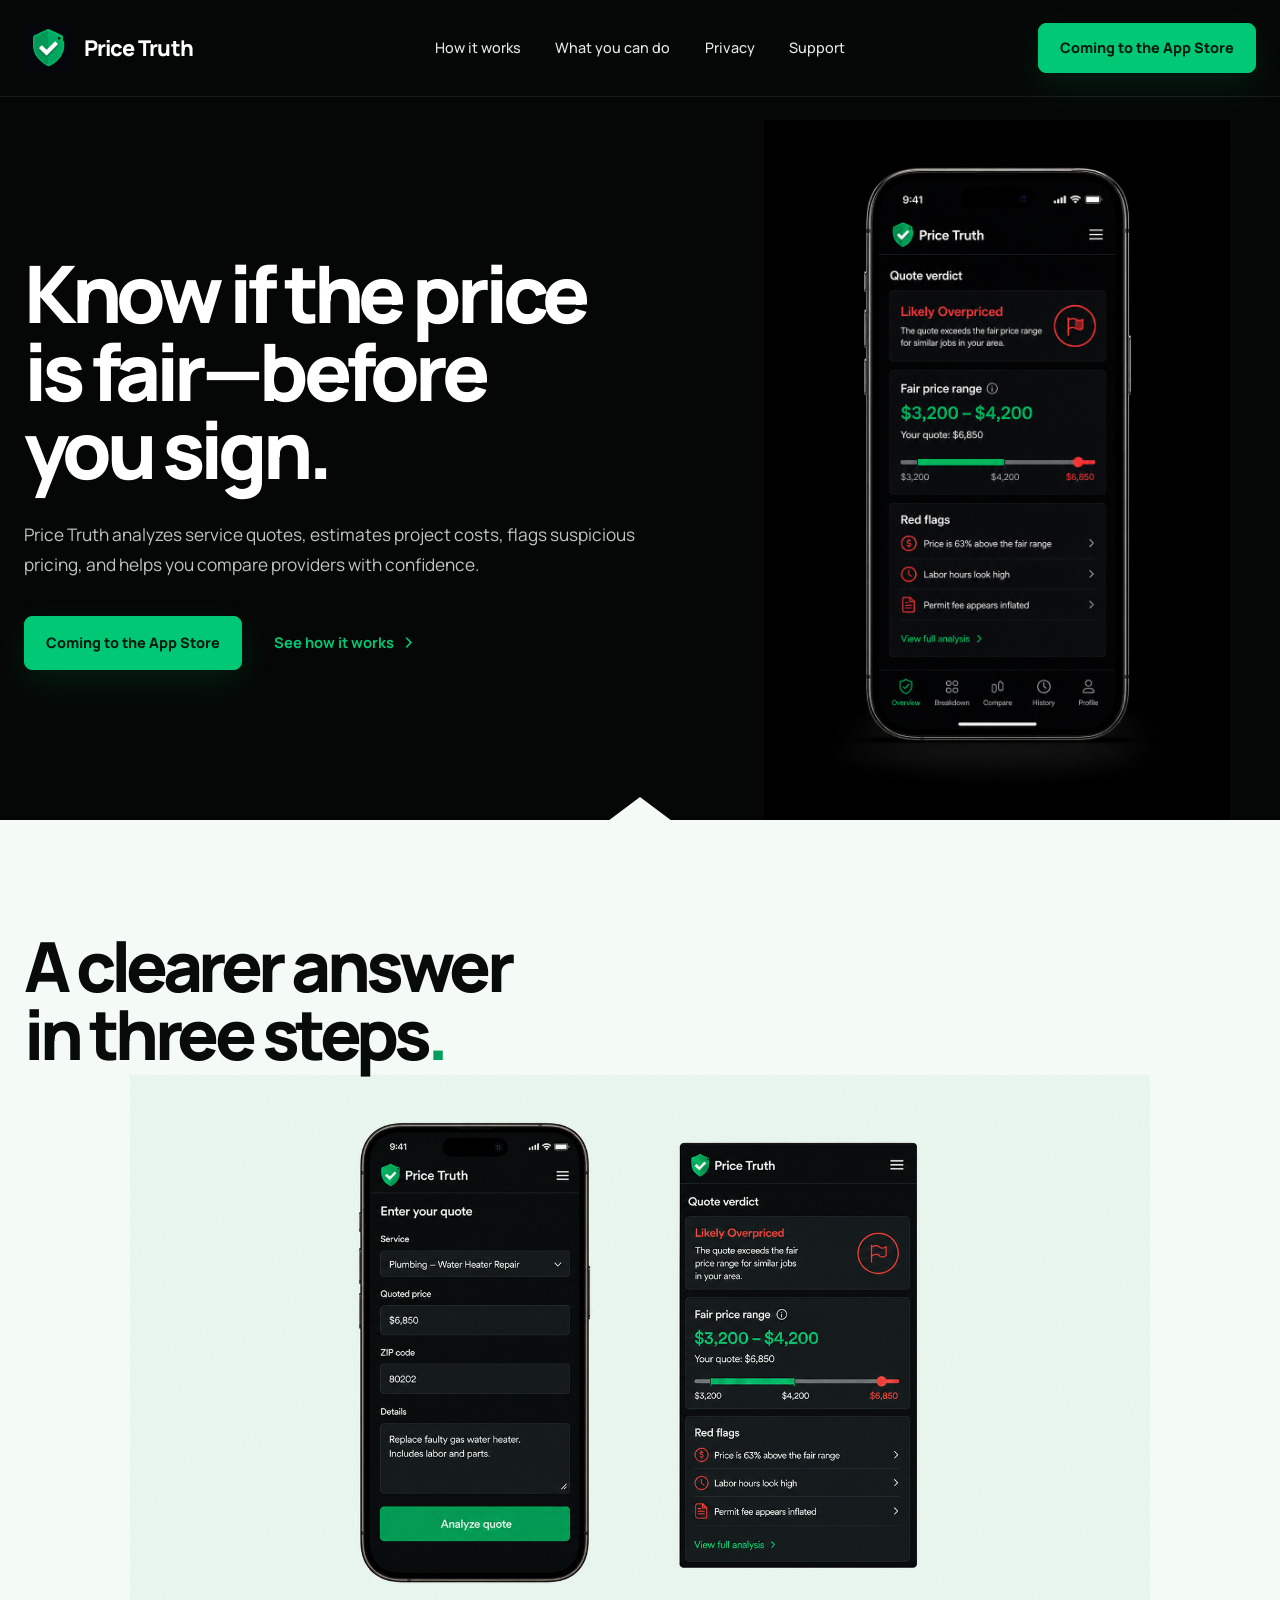
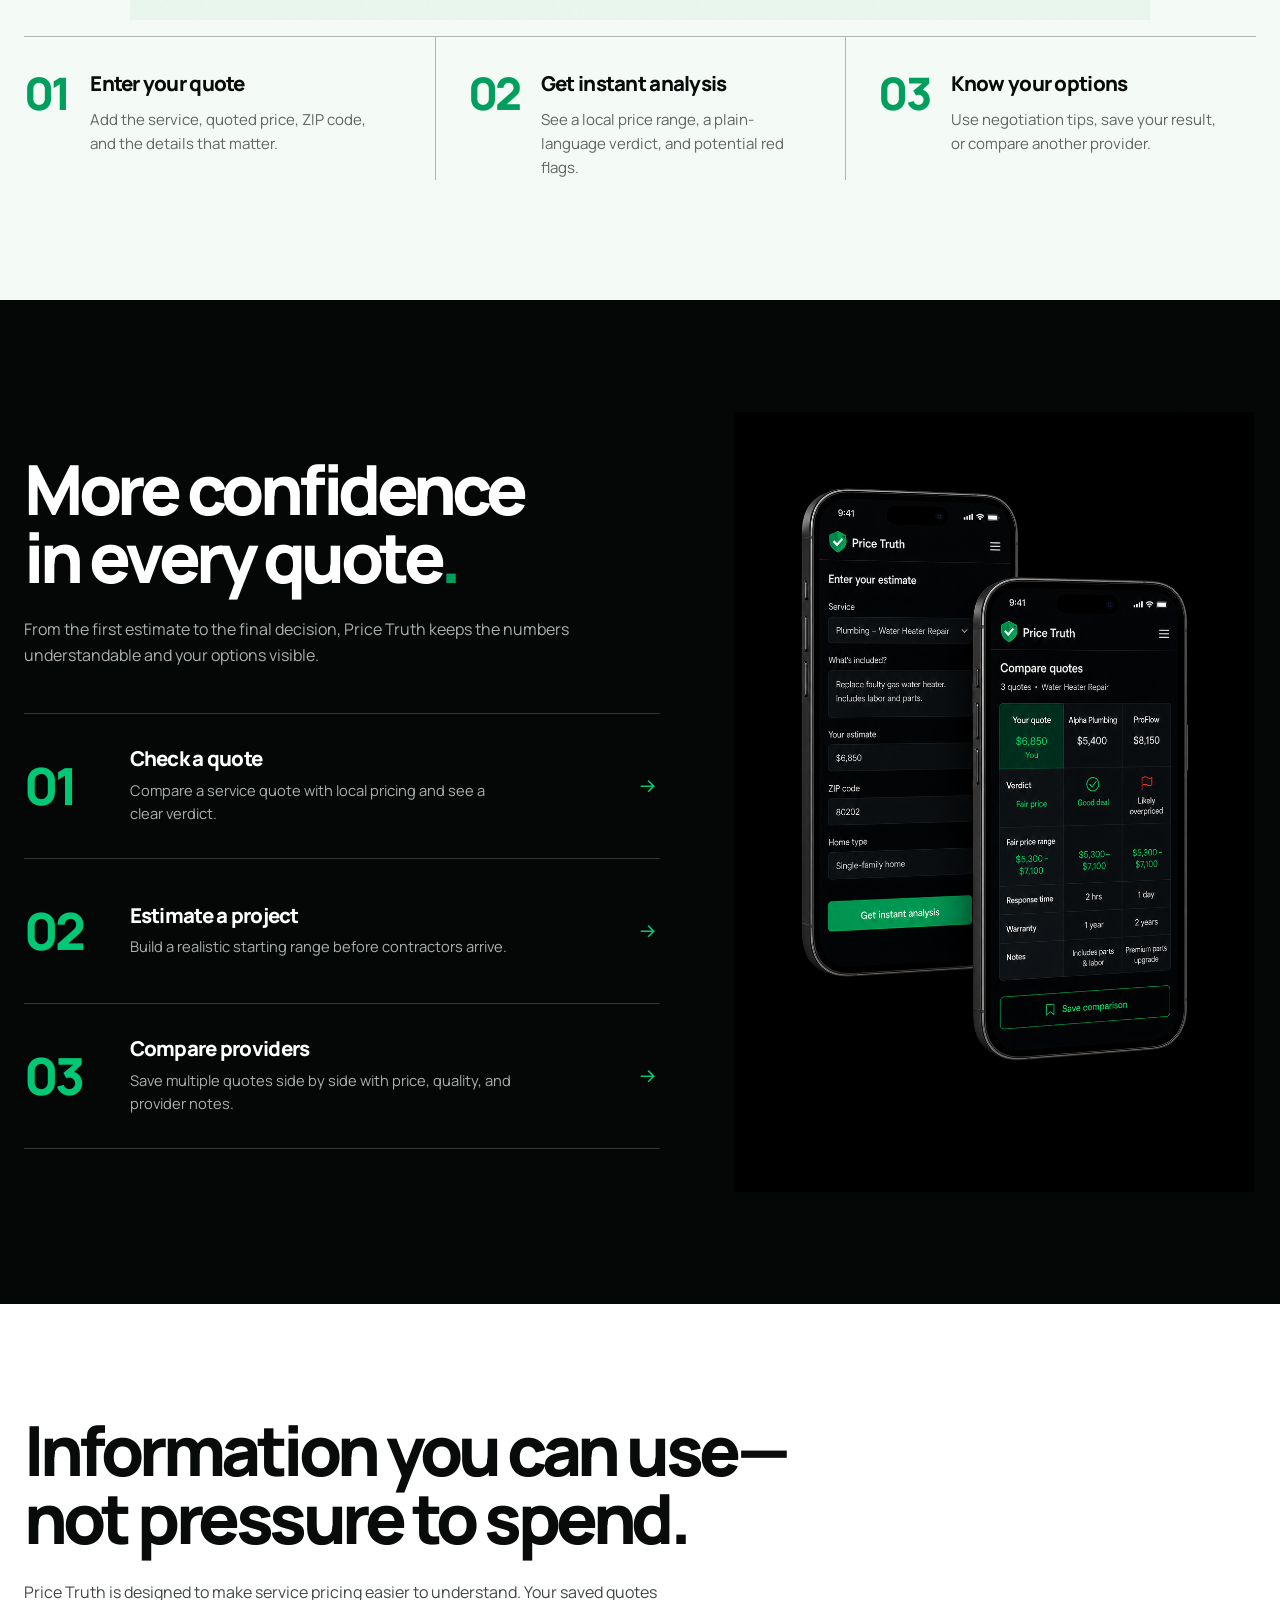
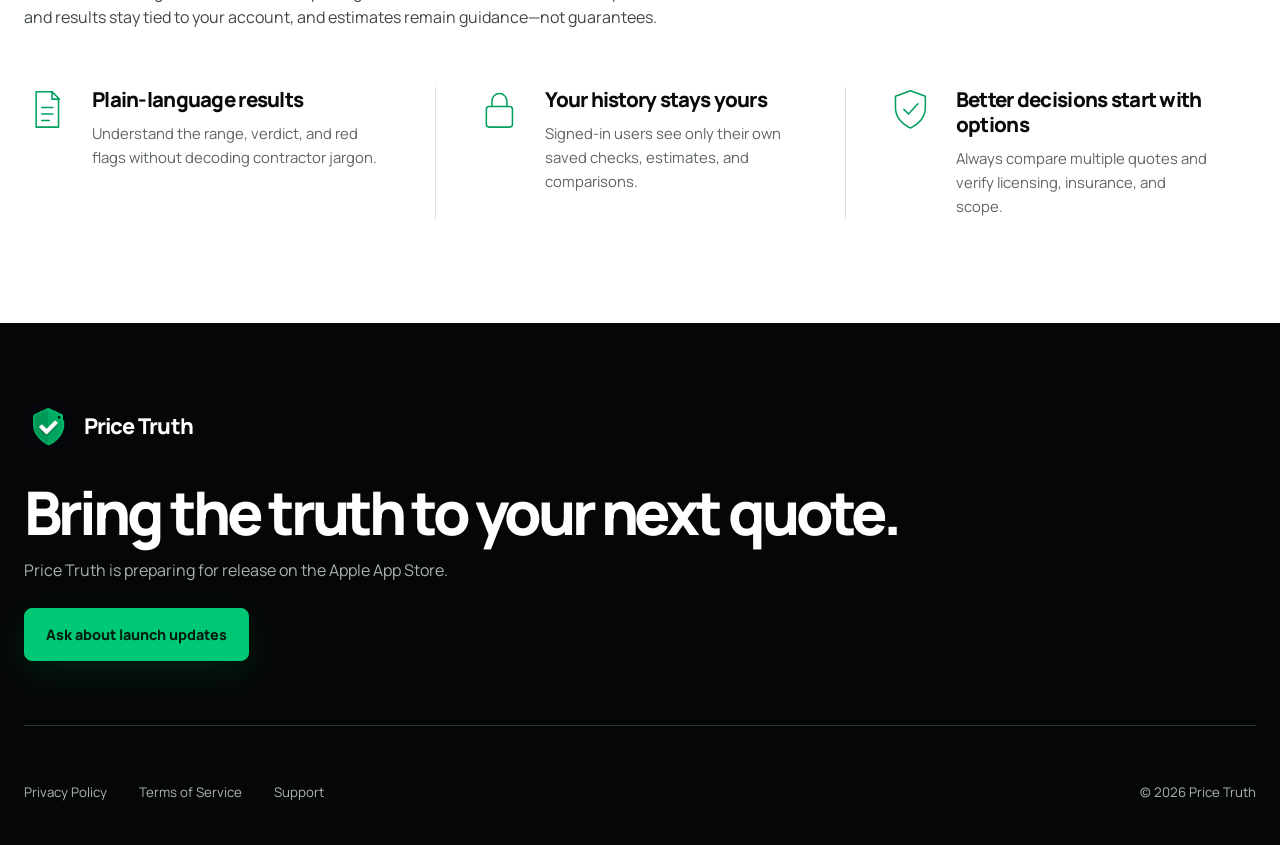
==== index.html @ 55e5605a "feat: create Price Truth marketing website" ====
<!doctype html>
<html lang="en">
  <head>
    <meta charset="utf-8">
    <meta name="viewport" content="width=device-width, initial-scale=1">
    <title>Price Truth | Know If the Price Is Fair</title>
    <meta name="description" content="Price Truth analyzes service quotes, estimates project costs, flags suspicious pricing, and helps you compare providers with confidence.">
    <link rel="canonical" href="https://price-truth.com/">
    <meta property="og:type" content="website">
    <meta property="og:title" content="Price Truth | Know If the Price Is Fair">
    <meta property="og:description" content="Understand service quotes, compare providers, and make a more confident decision before you sign.">
    <meta property="og:url" content="https://price-truth.com/">
    <meta property="og:image" content="https://price-truth.com/assets/price-truth-icon.png">
    <meta name="theme-color" content="#050706">
    <link rel="icon" href="assets/price-truth-icon.png">
    <link rel="apple-touch-icon" href="assets/price-truth-icon.png">
    <link rel="preload" as="image" href="assets/quote-verdict-phone.png">
    <link rel="preconnect" href="https://fonts.googleapis.com">
    <link rel="preconnect" href="https://fonts.gstatic.com" crossorigin>
    <link href="https://fonts.googleapis.com/css2?family=Manrope:wght@400;500;600;700;800&display=swap" rel="stylesheet">
    <link rel="stylesheet" href="styles.css?v=1">
    <script src="script.js" defer></script>
  </head>
  <body>
    <a class="skip-link" href="#main">Skip to content</a>
    <header class="site-header" data-header>
      <nav class="nav shell" aria-label="Main navigation">
        <a class="brand" href="index.html" aria-label="Price Truth home">
          <img src="assets/price-truth-icon.png" alt="">
          <span>Price Truth</span>
        </a>
        <button class="menu-button" type="button" aria-expanded="false" aria-controls="nav-links" data-menu-button>
          <span class="sr-only">Open navigation</span>
          <svg viewBox="0 0 24 24" aria-hidden="true"><path d="M4 7h16M4 12h16M4 17h16"/></svg>
        </button>
        <div class="nav-links" id="nav-links" data-nav-links>
          <a href="#how">How it works</a>
          <a href="#capabilities">What you can do</a>
          <a href="privacy.html">Privacy</a>
          <a href="support.html">Support</a>
        </div>
        <a class="nav-cta" href="#availability">Coming to the App Store</a>
      </nav>
    </header>

    <main id="main">
      <section class="hero dark-section">
        <div class="hero-inner shell">
          <div class="hero-copy reveal">
            <h1>Know if the price<br>is fair—before<br>you sign.</h1>
            <p>Price Truth analyzes service quotes, estimates project costs, flags suspicious pricing, and helps you compare providers with confidence.</p>
            <div class="hero-actions">
              <a class="button" href="#availability">Coming to the App Store</a>
              <a class="text-link" href="#how">See how it works <svg viewBox="0 0 24 24" aria-hidden="true"><path d="m9 18 6-6-6-6"/></svg></a>
            </div>
          </div>
          <div class="hero-media reveal" aria-label="Price Truth quote verdict shown on an iPhone">
            <img src="assets/quote-verdict-phone.png" alt="Price Truth showing a likely overpriced verdict, fair price range, and red flags">
          </div>
        </div>
        <span class="hero-notch" aria-hidden="true"></span>
      </section>

      <section class="how-section" id="how">
        <div class="shell">
          <h2 class="section-title reveal">A clearer answer<br>in three steps<span>.</span></h2>
          <div class="flow-media reveal">
            <img src="assets/quote-flow.png" alt="Price Truth quote entry screen beside its quote verdict analysis">
          </div>
          <div class="steps" aria-label="How Price Truth works">
            <article class="step reveal">
              <span class="step-number">01</span>
              <div>
                <h3>Enter your quote</h3>
                <p>Add the service, quoted price, ZIP code, and the details that matter.</p>
              </div>
            </article>
            <article class="step reveal">
              <span class="step-number">02</span>
              <div>
                <h3>Get instant analysis</h3>
                <p>See a local price range, a plain-language verdict, and potential red flags.</p>
              </div>
            </article>
            <article class="step reveal">
              <span class="step-number">03</span>
              <div>
                <h3>Know your options</h3>
                <p>Use negotiation tips, save your result, or compare another provider.</p>
              </div>
            </article>
          </div>
        </div>
      </section>

      <section class="capabilities-section dark-section" id="capabilities">
        <div class="capabilities-inner shell">
          <div class="capabilities-copy">
            <h2 class="section-title reveal">More confidence<br>in every quote<span>.</span></h2>
            <p class="section-lede reveal">From the first estimate to the final decision, Price Truth keeps the numbers understandable and your options visible.</p>
            <div class="capability-list">
              <article class="capability reveal">
                <span>01</span>
                <div><h3>Check a quote</h3><p>Compare a service quote with local pricing and see a clear verdict.</p></div>
                <svg viewBox="0 0 24 24" aria-hidden="true"><path d="M5 12h14M13 6l6 6-6 6"/></svg>
              </article>
              <article class="capability reveal">
                <span>02</span>
                <div><h3>Estimate a project</h3><p>Build a realistic starting range before contractors arrive.</p></div>
                <svg viewBox="0 0 24 24" aria-hidden="true"><path d="M5 12h14M13 6l6 6-6 6"/></svg>
              </article>
              <article class="capability reveal">
                <span>03</span>
                <div><h3>Compare providers</h3><p>Save multiple quotes side by side with price, quality, and provider notes.</p></div>
                <svg viewBox="0 0 24 24" aria-hidden="true"><path d="M5 12h14M13 6l6 6-6 6"/></svg>
              </article>
            </div>
          </div>
          <div class="capabilities-media reveal">
            <img src="assets/estimate-compare-phones.png" alt="Price Truth estimate and provider comparison screens on two iPhones">
          </div>
        </div>
      </section>

      <section class="trust-section">
        <div class="shell">
          <div class="trust-intro reveal">
            <h2 class="section-title">Information you can use—<br>not pressure to spend.</h2>
            <p>Price Truth is designed to make service pricing easier to understand. Your saved quotes and results stay tied to your account, and estimates remain guidance—not guarantees.</p>
          </div>
          <div class="trust-list">
            <article class="trust-item reveal">
              <svg viewBox="0 0 48 48" aria-hidden="true"><path d="M13 5h17l7 7v31H13zM30 5v8h8M19 22h12M19 29h12M19 36h8"/></svg>
              <div><h3>Plain-language results</h3><p>Understand the range, verdict, and red flags without decoding contractor jargon.</p></div>
            </article>
            <article class="trust-item reveal">
              <svg viewBox="0 0 48 48" aria-hidden="true"><rect x="10" y="21" width="28" height="22" rx="3"/><path d="M16 21v-6a8 8 0 0 1 16 0v6"/></svg>
              <div><h3>Your history stays yours</h3><p>Signed-in users see only their own saved checks, estimates, and comparisons.</p></div>
            </article>
            <article class="trust-item reveal">
              <svg viewBox="0 0 48 48" aria-hidden="true"><path d="M24 4 40 10v12c0 10-6 17-16 22C14 39 8 32 8 22V10zM17 24l5 5 10-11"/></svg>
              <div><h3>Better decisions start with options</h3><p>Always compare multiple quotes and verify licensing, insurance, and scope.</p></div>
            </article>
          </div>
        </div>
      </section>

      <section class="closing-section dark-section" id="availability">
        <div class="closing-inner shell reveal">
          <div class="closing-brand"><img src="assets/price-truth-icon.png" alt=""><span>Price Truth</span></div>
          <h2>Bring the truth to your next quote.</h2>
          <p>Price Truth is preparing for release on the Apple App Store.</p>
          <a class="button" href="mailto:hello@showcasesolutionsapps.com?subject=Price%20Truth%20launch%20updates">Ask about launch updates</a>
        </div>
      </section>
    </main>

    <footer class="footer dark-section">
      <div class="footer-inner shell">
        <div class="footer-links">
          <a href="privacy.html">Privacy Policy</a>
          <a href="terms.html">Terms of Service</a>
          <a href="support.html">Support</a>
        </div>
        <span>&copy; 2026 Price Truth</span>
      </div>
    </footer>
  </body>
</html>
---- styles.css ----
:root {
  --black: #050706;
  --panel: #111514;
  --white: #ffffff;
  --mint: #f4fbf7;
  --green: #00c875;
  --green-dark: #009f5d;
  --ink: #080b0a;
  --muted: #5e6662;
  --dark-muted: #aab1ad;
  --line: #d9dfdc;
  --dark-line: #303633;
  --danger: #ff424d;
  --font: "Manrope", -apple-system, BlinkMacSystemFont, "Segoe UI", sans-serif;
  --shell: 1240px;
}

* { box-sizing: border-box; }
html { scroll-behavior: smooth; }
body { margin: 0; color: var(--ink); background: var(--white); font-family: var(--font); line-height: 1.6; -webkit-font-smoothing: antialiased; }
body.menu-open { overflow: hidden; }
img { display: block; max-width: 100%; }
a { color: inherit; }
button, a { -webkit-tap-highlight-color: transparent; }
.shell { width: min(calc(100% - 3rem), var(--shell)); margin-inline: auto; }
.dark-section { color: var(--white); background: var(--black); }
.sr-only { position: absolute; width: 1px; height: 1px; padding: 0; margin: -1px; overflow: hidden; clip: rect(0, 0, 0, 0); white-space: nowrap; border: 0; }
.skip-link { position: fixed; z-index: 100; top: 0.5rem; left: 0.5rem; padding: 0.7rem 1rem; background: var(--white); color: var(--ink); transform: translateY(-150%); }
.skip-link:focus { transform: none; }

.site-header { position: absolute; z-index: 20; inset: 0 0 auto; color: var(--white); background: var(--black); border-bottom: 1px solid rgba(255,255,255,0.08); }
.nav { min-height: 96px; display: grid; grid-template-columns: 1fr auto 1fr; align-items: center; gap: 2rem; }
.brand, .closing-brand { display: inline-flex; align-items: center; gap: 0.72rem; width: fit-content; text-decoration: none; font-size: 1.36rem; font-weight: 800; letter-spacing: -0.035em; }
.brand img { width: 3rem; height: 3rem; border-radius: 11px; }
.nav-links { display: flex; align-items: center; gap: 2.15rem; color: #e5e8e6; font-size: 0.9rem; font-weight: 500; }
.nav-links a { text-decoration: none; transition: color 160ms ease; }
.nav-links a:hover { color: var(--green); }
.nav-cta, .button { display: inline-flex; align-items: center; justify-content: center; min-height: 3.35rem; padding: 0 1.3rem; border: 1px solid var(--green); border-radius: 8px; background: var(--green); color: #001d11; text-decoration: none; font-size: 0.9rem; font-weight: 800; box-shadow: 0 12px 34px rgba(0,200,117,0.12); transition: background 170ms ease, border-color 170ms ease, transform 170ms ease; }
.nav-cta { justify-self: end; min-height: 3.1rem; }
.button:hover, .nav-cta:hover { background: #0de08a; border-color: #0de08a; transform: translateY(-2px); }
.menu-button { display: none; width: 2.8rem; height: 2.8rem; padding: 0; border: 0; background: transparent; color: var(--white); }
.menu-button svg { width: 1.7rem; fill: none; stroke: currentColor; stroke-width: 1.7; }
.nav a:focus-visible, .button:focus-visible, .menu-button:focus-visible, .footer a:focus-visible { outline: 3px solid rgba(0,200,117,0.42); outline-offset: 4px; }

.hero { position: relative; min-height: 820px; overflow: hidden; padding-top: 96px; }
.hero-inner { display: grid; grid-template-columns: minmax(0, 1.03fr) minmax(390px, 0.82fr); align-items: center; gap: 4rem; min-height: 724px; }
.hero-copy { padding: 5.5rem 0 5rem; }
.hero h1, .section-title, .closing-section h2, .legal-hero h1 { margin: 0; font-weight: 800; letter-spacing: -0.065em; line-height: 0.98; }
.hero h1 { max-width: 720px; font-size: clamp(4.1rem, 6.2vw, 6rem); }
.hero-copy > p { max-width: 620px; margin: 2rem 0 0; color: #bec4c1; font-size: 1.08rem; line-height: 1.75; }
.hero-actions { display: flex; align-items: center; gap: 2rem; margin-top: 2.25rem; }
.text-link { display: inline-flex; align-items: center; gap: 0.35rem; color: var(--green); text-decoration: none; font-size: 0.92rem; font-weight: 700; }
.text-link svg { width: 1.2rem; fill: none; stroke: currentColor; stroke-width: 2; }
.hero-media { align-self: end; height: 700px; overflow: hidden; }
.hero-media img { width: min(100%, 530px); height: 100%; margin-inline: auto; object-fit: contain; object-position: center bottom; }
.hero-notch { position: absolute; left: 50%; bottom: -1px; width: 4rem; height: 1.5rem; background: var(--mint); clip-path: polygon(0 100%, 50% 0, 100% 100%); transform: translateX(-50%); }

.how-section { padding: 7rem 0 7.5rem; background: var(--mint); overflow: hidden; }
.section-title { font-size: clamp(3.3rem, 5.4vw, 5.45rem); }
.section-title span { color: var(--green-dark); }
.flow-media { max-width: 1020px; margin: 0.5rem auto 1rem; }
.flow-media img { width: 100%; mix-blend-mode: multiply; }
.steps { display: grid; grid-template-columns: repeat(3, 1fr); margin-top: 0.5rem; border-top: 1px solid #aeb8b2; }
.step { display: grid; grid-template-columns: auto 1fr; gap: 1.35rem; padding: 2.15rem 2rem 0; border-left: 1px solid #aeb8b2; }
.step:first-child { padding-left: 0; border-left: 0; }
.step-number { color: var(--green-dark); font-size: 2.8rem; font-weight: 800; letter-spacing: -0.06em; line-height: 1; }
.step h3, .capability h3, .trust-item h3 { margin: 0; font-size: 1.28rem; font-weight: 800; letter-spacing: -0.035em; line-height: 1.22; }
.step p { max-width: 290px; margin: 0.75rem 0 0; color: var(--muted); font-size: 0.94rem; }

.capabilities-section { overflow: hidden; }
.capabilities-inner { display: grid; grid-template-columns: minmax(0, 0.97fr) minmax(370px, 0.8fr); gap: 4.5rem; align-items: center; min-height: 950px; padding-block: 7rem; }
.section-lede { max-width: 620px; margin: 1.65rem 0 2.8rem; color: var(--dark-muted); font-size: 1rem; }
.capability-list { border-top: 1px solid var(--dark-line); }
.capability { display: grid; grid-template-columns: 5.2rem 1fr 1.5rem; gap: 1.4rem; align-items: center; min-height: 145px; border-bottom: 1px solid var(--dark-line); }
.capability > span { color: var(--green); font-size: 3.2rem; font-weight: 800; letter-spacing: -0.07em; }
.capability h3 { color: var(--white); }
.capability p { max-width: 390px; margin: 0.45rem 0 0; color: var(--dark-muted); font-size: 0.92rem; }
.capability svg { width: 1.4rem; fill: none; stroke: var(--green); stroke-width: 1.7; }
.capabilities-media { height: 780px; align-self: center; }
.capabilities-media img { width: 100%; height: 100%; object-fit: contain; }

.trust-section { padding: 7rem 0 6.5rem; background: var(--white); }
.trust-intro p { max-width: 650px; margin: 1.75rem 0 0; color: #414844; font-size: 1rem; }
.trust-list { display: grid; grid-template-columns: repeat(3, 1fr); margin-top: 3.5rem; }
.trust-item { display: grid; grid-template-columns: 3.1rem 1fr; gap: 1.15rem; padding: 0 2.6rem; border-left: 1px solid var(--line); }
.trust-item:first-child { padding-left: 0; border-left: 0; }
.trust-item svg { width: 2.8rem; fill: none; stroke: var(--green-dark); stroke-width: 1.65; stroke-linecap: round; stroke-linejoin: round; }
.trust-item p { margin: 0.65rem 0 0; color: var(--muted); font-size: 0.93rem; }

.closing-section { padding: 5rem 0 3.5rem; }
.closing-inner { border-bottom: 1px solid var(--dark-line); padding-bottom: 4rem; }
.closing-brand img { width: 3rem; height: 3rem; border-radius: 10px; }
.closing-section h2 { max-width: 940px; margin-top: 1.55rem; font-size: clamp(2.8rem, 4.7vw, 4.7rem); }
.closing-section p { margin: 1rem 0 0; color: var(--dark-muted); }
.closing-section .button { margin-top: 1.5rem; }
.footer { padding: 0 0 2.6rem; }
.footer-inner { display: flex; align-items: center; justify-content: space-between; gap: 2rem; color: #aeb4b1; font-size: 0.83rem; }
.footer-links { display: flex; gap: 2rem; }
.footer-links a { text-decoration: none; }
.footer-links a:hover { color: var(--green); }

.reveal { opacity: 0; transform: translateY(18px); transition: opacity 650ms ease, transform 650ms ease; }
.reveal.visible { opacity: 1; transform: none; }
@media (prefers-reduced-motion: reduce) { html { scroll-behavior: auto; } .reveal { opacity: 1; transform: none; transition: none; } .button, .nav-cta { transition: none; } }

/* Legal and support pages */
.legal-body { background: var(--mint); }
.legal-body .site-header { position: relative; }
.legal-hero { padding: 5.5rem 0 4.2rem; color: var(--white); background: var(--black); }
.legal-hero h1 { font-size: clamp(3.6rem, 7vw, 6.4rem); }
.legal-hero p { max-width: 700px; margin: 1.4rem 0 0; color: var(--dark-muted); }
.legal-layout { display: grid; grid-template-columns: 220px minmax(0, 760px); gap: 5rem; align-items: start; padding-block: 4.5rem 6rem; }
.legal-aside { position: sticky; top: 2rem; display: grid; gap: 0.6rem; font-size: 0.82rem; }
.legal-aside a { color: var(--muted); text-decoration: none; }
.legal-aside a:hover { color: var(--green-dark); }
.legal-card { padding: 3.3rem; background: var(--white); border: 1px solid var(--line); border-radius: 14px; box-shadow: 0 24px 70px rgba(4,20,12,0.06); }
.legal-card h2 { margin: 2.8rem 0 0.8rem; font-size: 1.55rem; line-height: 1.2; letter-spacing: -0.04em; }
.legal-card h2:first-child { margin-top: 0; }
.legal-card h3 { margin: 1.8rem 0 0.5rem; font-size: 1.02rem; }
.legal-card p, .legal-card li { color: #4f5853; font-size: 0.94rem; }
.legal-card ul { padding-left: 1.25rem; }
.legal-card a { color: var(--green-dark); }
.legal-meta { margin: 0 0 2rem; color: #737c77; font-size: 0.82rem; }
.support-options { display: grid; grid-template-columns: 1fr 1fr; gap: 1rem; margin-top: 2rem; }
.support-option { padding: 1.5rem; border: 1px solid var(--line); border-radius: 10px; text-decoration: none; }
.support-option strong { display: block; color: var(--ink); }
.support-option span { display: block; margin-top: 0.3rem; color: var(--muted); font-size: 0.87rem; }

@media (max-width: 1000px) {
  .nav { grid-template-columns: 1fr auto; }
  .nav-cta { display: none; }
  .hero-inner, .capabilities-inner { grid-template-columns: 1fr 0.72fr; gap: 1rem; }
  .hero h1 { font-size: clamp(3.5rem, 7vw, 5.2rem); }
  .hero-media { height: 620px; }
  .flow-media { margin-top: 2rem; }
  .steps { gap: 0; }
  .step { grid-template-columns: 1fr; padding-inline: 1.4rem; }
  .capabilities-inner { grid-template-columns: 1.04fr 0.7fr; }
  .capabilities-media { height: 650px; }
  .trust-item { grid-template-columns: 1fr; padding-inline: 1.7rem; }
  .legal-layout { grid-template-columns: 1fr; gap: 2rem; }
  .legal-aside { position: static; display: flex; flex-wrap: wrap; gap: 0.7rem 1.2rem; }
}

@media (max-width: 760px) {
  .shell { width: min(calc(100% - 2rem), var(--shell)); }
  .site-header { position: absolute; }
  .nav { min-height: 76px; }
  .brand { font-size: 1.08rem; }
  .brand img { width: 2.4rem; height: 2.4rem; border-radius: 8px; }
  .menu-button { display: grid; place-items: center; justify-self: end; }
  .nav-links { position: fixed; inset: 76px 0 auto; display: grid; align-content: start; gap: 0; padding: 1rem; background: var(--black); border-top: 1px solid var(--dark-line); border-bottom: 1px solid var(--dark-line); transform: translateY(-140%); opacity: 0; pointer-events: none; transition: transform 200ms ease, opacity 200ms ease; }
  .nav-links.open { transform: none; opacity: 1; pointer-events: auto; }
  .nav-links a { padding: 1rem 0.5rem; border-bottom: 1px solid var(--dark-line); font-size: 1rem; }
  .nav-links a:last-child { border-bottom: 0; }
  .hero { min-height: auto; padding-top: 76px; }
  .hero-inner { grid-template-columns: 1fr; min-height: 0; }
  .hero-copy { padding: 4.5rem 0 1.5rem; }
  .hero h1 { font-size: clamp(3.25rem, 15vw, 4.5rem); }
  .hero-copy > p { margin-top: 1.5rem; font-size: 1rem; }
  .hero-actions { align-items: flex-start; flex-direction: column; gap: 1.1rem; }
  .hero-media { height: 570px; }
  .hero-media img { width: min(100%, 430px); }
  .how-section, .trust-section { padding-block: 5rem; }
  .section-title { font-size: clamp(2.9rem, 12vw, 4rem); }
  .flow-media { width: 125%; margin-left: -12.5%; }
  .steps { grid-template-columns: 1fr; margin-top: 1.5rem; border-top: 0; }
  .step, .step:first-child { grid-template-columns: 4.3rem 1fr; padding: 1.7rem 0; border-top: 1px solid #aeb8b2; border-left: 0; }
  .step-number { font-size: 2.5rem; }
  .capabilities-inner { grid-template-columns: 1fr; min-height: 0; padding-block: 5rem 3rem; }
  .capability { grid-template-columns: 4rem 1fr 1.3rem; min-height: 132px; }
  .capability > span { font-size: 2.4rem; }
  .capabilities-media { height: 620px; order: 2; }
  .trust-intro p { font-size: 0.95rem; }
  .trust-list { grid-template-columns: 1fr; margin-top: 2.5rem; }
  .trust-item, .trust-item:first-child { grid-template-columns: 3rem 1fr; padding: 1.7rem 0; border-top: 1px solid var(--line); border-left: 0; }
  .closing-section { padding-top: 4rem; }
  .closing-section h2 { font-size: clamp(2.7rem, 11vw, 4rem); }
  .footer-inner { align-items: flex-start; flex-direction: column; }
  .footer-links { flex-wrap: wrap; gap: 0.8rem 1.4rem; }
  .legal-body .site-header { position: relative; }
  .legal-hero { padding-block: 4rem 3.2rem; }
  .legal-hero h1 { font-size: clamp(3.2rem, 15vw, 4.8rem); }
  .legal-layout { padding-block: 2rem 4rem; }
  .legal-card { padding: 1.5rem; border-radius: 10px; }
  .support-options { grid-template-columns: 1fr; }
}
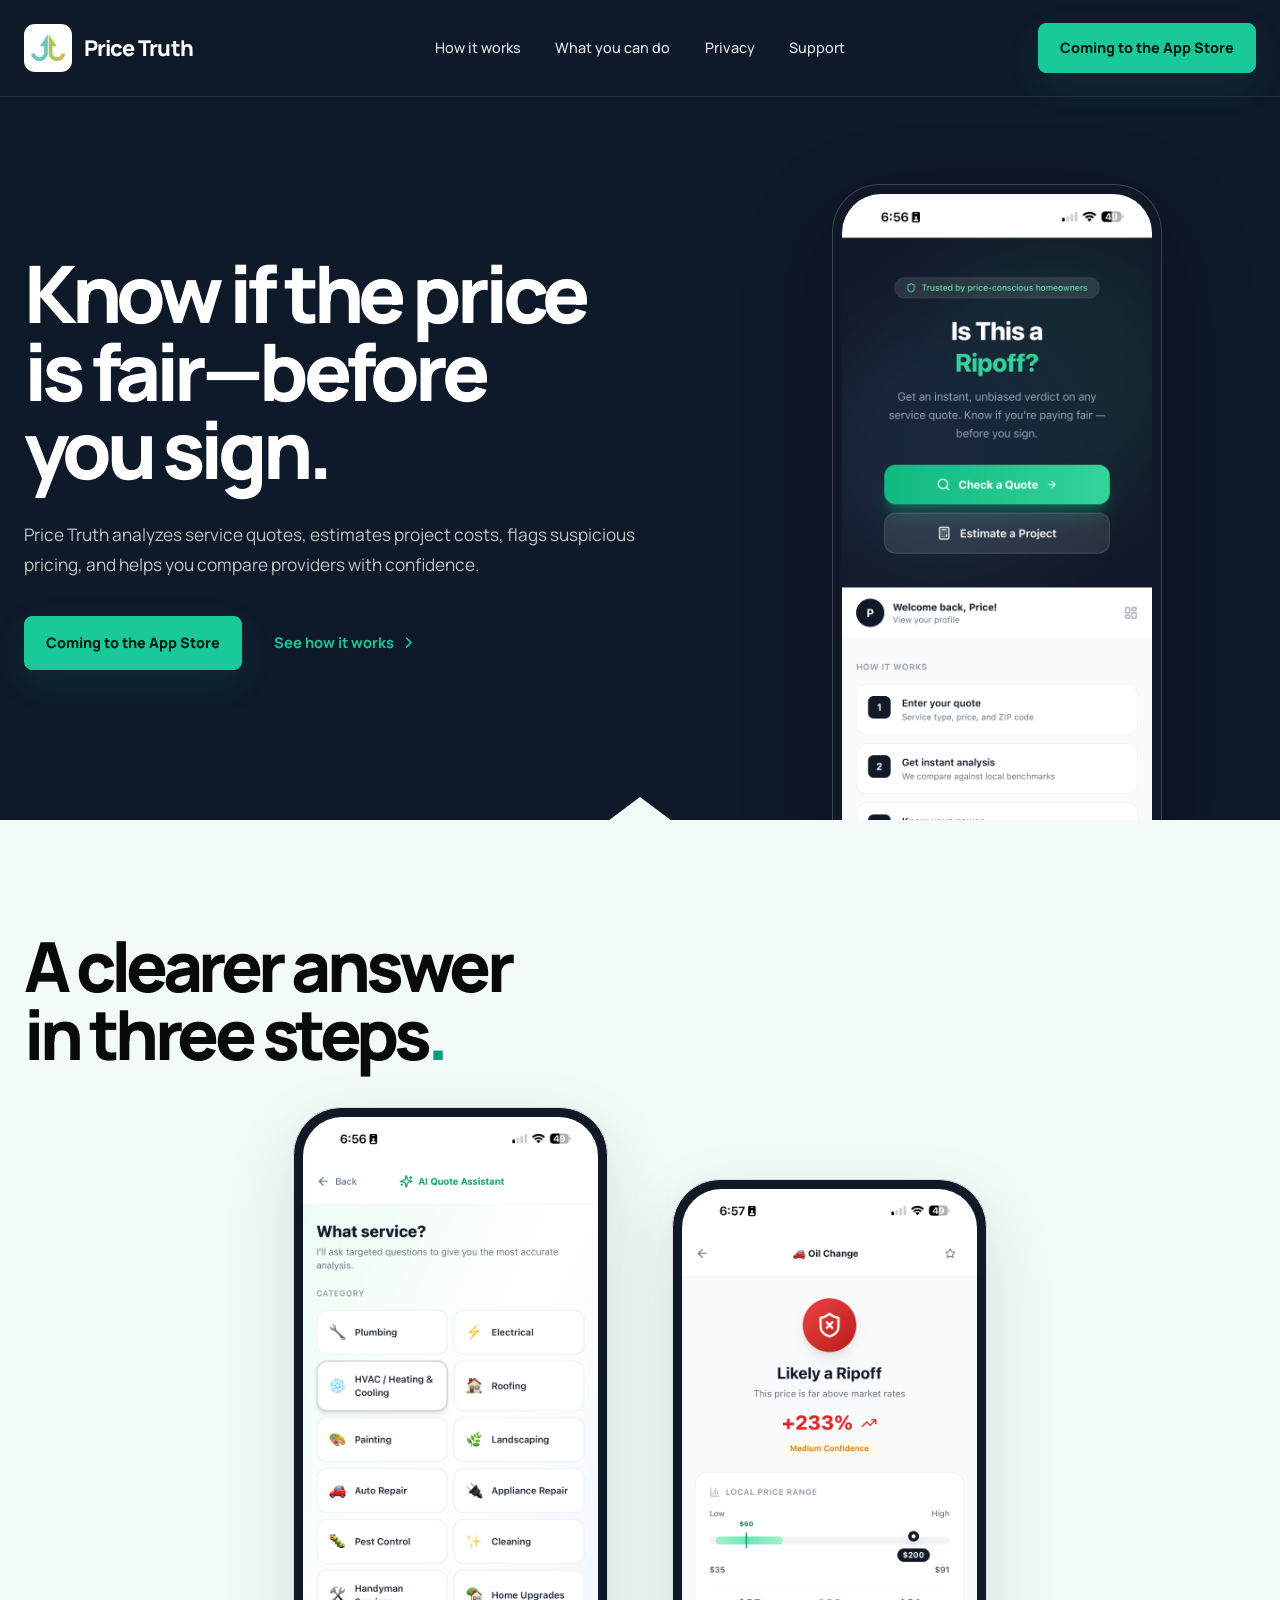
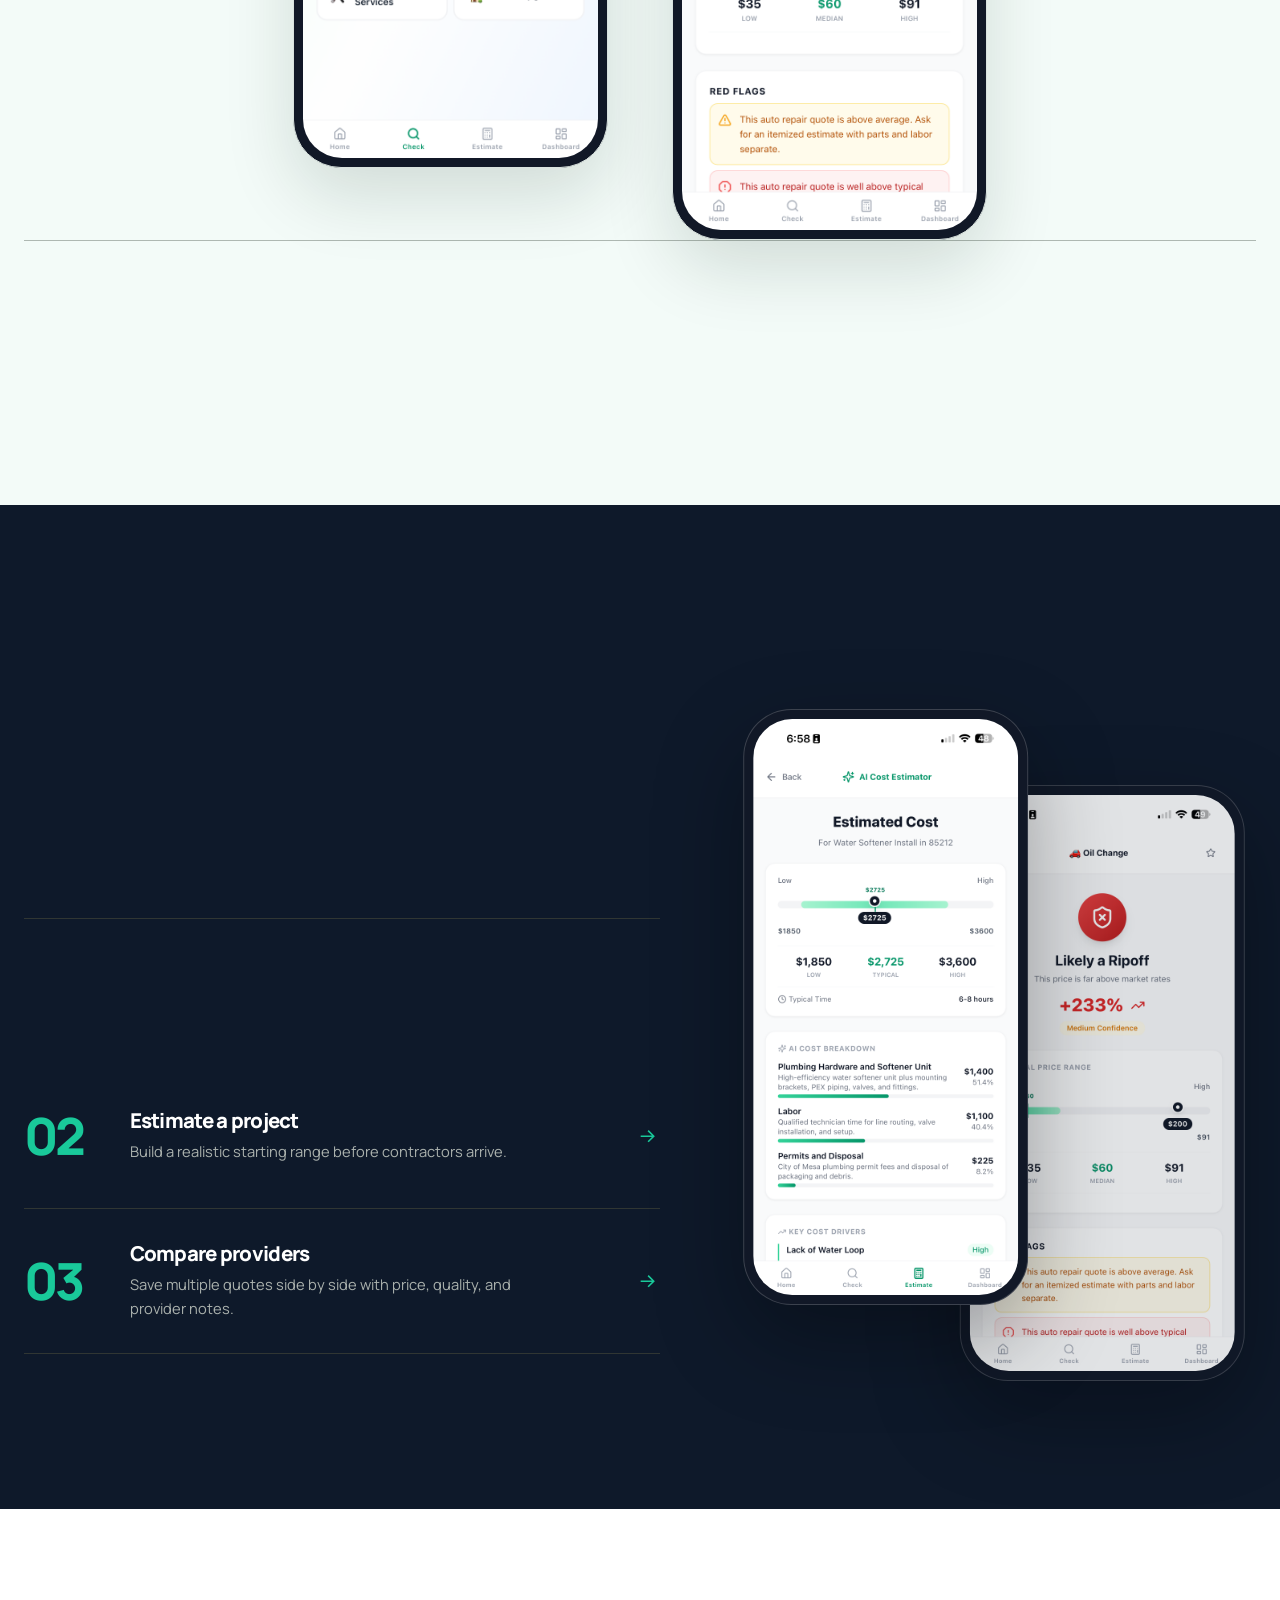
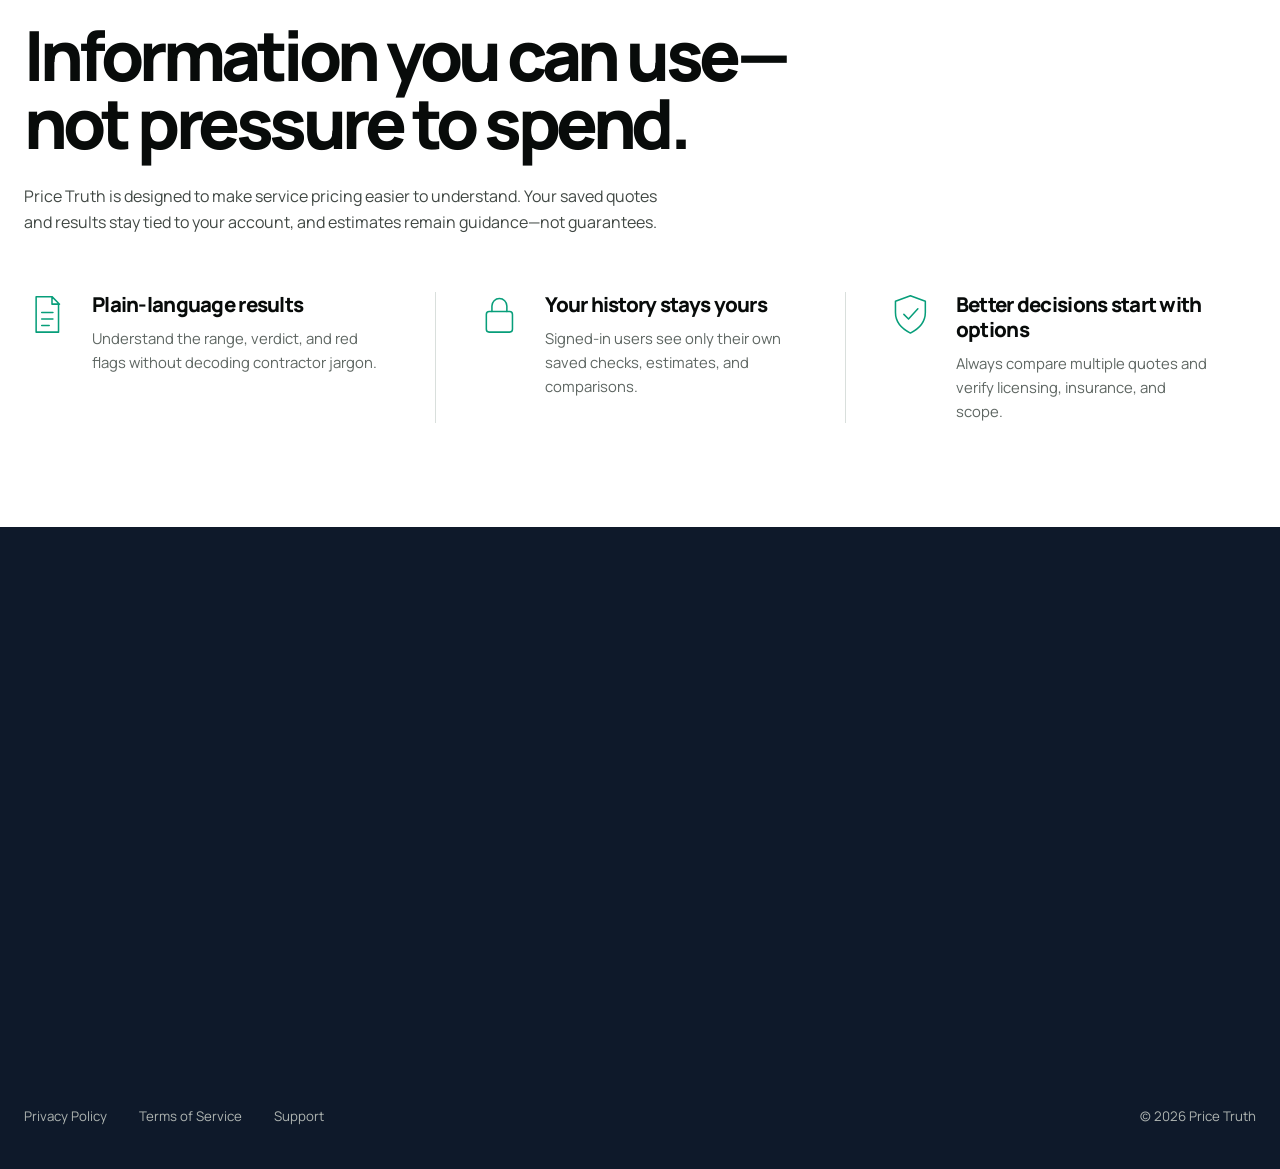
==== commit 1f14f29d: "Use real Price Truth app imagery" ====
--- a/index.html
+++ b/index.html
@@ -10,11 +10,11 @@
     <meta property="og:title" content="Price Truth | Know If the Price Is Fair">
     <meta property="og:description" content="Understand service quotes, compare providers, and make a more confident decision before you sign.">
     <meta property="og:url" content="https://price-truth.com/">
-    <meta property="og:image" content="https://price-truth.com/assets/price-truth-icon.png">
+    <meta property="og:image" content="https://price-truth.com/assets/price-truth-logo-source.png">
     <meta name="theme-color" content="#050706">
-    <link rel="icon" href="assets/price-truth-icon.png">
-    <link rel="apple-touch-icon" href="assets/price-truth-icon.png">
-    <link rel="preload" as="image" href="assets/quote-verdict-phone.png">
+    <link rel="icon" href="assets/price-truth-mark.png">
+    <link rel="apple-touch-icon" href="assets/price-truth-mark.png">
+    <link rel="preload" as="image" href="assets/app-home.png">
     <link rel="preconnect" href="https://fonts.googleapis.com">
     <link rel="preconnect" href="https://fonts.gstatic.com" crossorigin>
     <link href="https://fonts.googleapis.com/css2?family=Manrope:wght@400;500;600;700;800&display=swap" rel="stylesheet">
@@ -26,7 +26,7 @@
     <header class="site-header" data-header>
       <nav class="nav shell" aria-label="Main navigation">
         <a class="brand" href="index.html" aria-label="Price Truth home">
-          <img src="assets/price-truth-icon.png" alt="">
+          <img src="assets/price-truth-mark.png" alt="">
           <span>Price Truth</span>
         </a>
         <button class="menu-button" type="button" aria-expanded="false" aria-controls="nav-links" data-menu-button>
@@ -54,8 +54,10 @@
               <a class="text-link" href="#how">See how it works <svg viewBox="0 0 24 24" aria-hidden="true"><path d="m9 18 6-6-6-6"/></svg></a>
             </div>
           </div>
-          <div class="hero-media reveal" aria-label="Price Truth quote verdict shown on an iPhone">
-            <img src="assets/quote-verdict-phone.png" alt="Price Truth showing a likely overpriced verdict, fair price range, and red flags">
+          <div class="hero-media reveal" aria-label="Price Truth home screen shown on an iPhone">
+            <div class="phone-frame phone-frame-hero">
+              <img src="assets/app-home.png" alt="Price Truth home screen with Check a Quote and Estimate a Project actions">
+            </div>
           </div>
         </div>
         <span class="hero-notch" aria-hidden="true"></span>
@@ -64,8 +66,13 @@
       <section class="how-section" id="how">
         <div class="shell">
           <h2 class="section-title reveal">A clearer answer<br>in three steps<span>.</span></h2>
-          <div class="flow-media reveal">
-            <img src="assets/quote-flow.png" alt="Price Truth quote entry screen beside its quote verdict analysis">
+          <div class="flow-media phone-pair reveal">
+            <div class="phone-frame phone-frame-entry">
+              <img src="assets/quote-assistant.png" alt="Price Truth AI Quote Assistant category selection screen">
+            </div>
+            <div class="phone-frame phone-frame-result">
+              <img src="assets/quote-result.png" alt="Price Truth quote verdict showing a likely ripoff and local price range">
+            </div>
           </div>
           <div class="steps" aria-label="How Price Truth works">
             <article class="step reveal">
@@ -116,8 +123,13 @@
               </article>
             </div>
           </div>
-          <div class="capabilities-media reveal">
-            <img src="assets/estimate-compare-phones.png" alt="Price Truth estimate and provider comparison screens on two iPhones">
+          <div class="capabilities-media phone-pair reveal">
+            <div class="phone-frame">
+              <img src="assets/estimate-result.png" alt="Price Truth project estimate with typical cost and AI cost breakdown">
+            </div>
+            <div class="phone-frame phone-frame-secondary">
+              <img src="assets/quote-result.png" alt="Price Truth quote analysis with local range and red flags">
+            </div>
           </div>
         </div>
       </section>
@@ -147,7 +159,7 @@
 
       <section class="closing-section dark-section" id="availability">
         <div class="closing-inner shell reveal">
-          <div class="closing-brand"><img src="assets/price-truth-icon.png" alt=""><span>Price Truth</span></div>
+          <div class="closing-brand"><img src="assets/price-truth-logo.png" alt="Price Truth"></div>
           <h2>Bring the truth to your next quote.</h2>
           <p>Price Truth is preparing for release on the Apple App Store.</p>
           <a class="button" href="mailto:hello@showcasesolutionsapps.com?subject=Price%20Truth%20launch%20updates">Ask about launch updates</a>
--- a/styles.css
+++ b/styles.css
@@ -1,10 +1,10 @@
 :root {
-  --black: #050706;
-  --panel: #111514;
+  --black: #0e192a;
+  --panel: #172335;
   --white: #ffffff;
-  --mint: #f4fbf7;
-  --green: #00c875;
-  --green-dark: #009f5d;
+  --mint: #f3fbf8;
+  --green: #19c99a;
+  --green-dark: #079e7a;
   --ink: #080b0a;
   --muted: #5e6662;
   --dark-muted: #aab1ad;
@@ -51,15 +51,19 @@
 .hero-actions { display: flex; align-items: center; gap: 2rem; margin-top: 2.25rem; }
 .text-link { display: inline-flex; align-items: center; gap: 0.35rem; color: var(--green); text-decoration: none; font-size: 0.92rem; font-weight: 700; }
 .text-link svg { width: 1.2rem; fill: none; stroke: currentColor; stroke-width: 2; }
-.hero-media { align-self: end; height: 700px; overflow: hidden; }
-.hero-media img { width: min(100%, 530px); height: 100%; margin-inline: auto; object-fit: contain; object-position: center bottom; }
+.hero-media { align-self: end; display: flex; align-items: flex-end; justify-content: center; height: 700px; overflow: hidden; }
+.phone-frame { width: min(100%, 320px); padding: 9px; border: 1px solid rgba(255,255,255,0.18); border-radius: 48px; background: #111827; box-shadow: 0 34px 90px rgba(0,0,0,0.32); overflow: hidden; }
+.phone-frame img { width: 100%; height: auto; border-radius: 39px; }
+.phone-frame-hero { width: min(100%, 330px); transform: translateY(58px); }
 .hero-notch { position: absolute; left: 50%; bottom: -1px; width: 4rem; height: 1.5rem; background: var(--mint); clip-path: polygon(0 100%, 50% 0, 100% 100%); transform: translateX(-50%); }
 
 .how-section { padding: 7rem 0 7.5rem; background: var(--mint); overflow: hidden; }
 .section-title { font-size: clamp(3.3rem, 5.4vw, 5.45rem); }
 .section-title span { color: var(--green-dark); }
-.flow-media { max-width: 1020px; margin: 0.5rem auto 1rem; }
-.flow-media img { width: 100%; mix-blend-mode: multiply; }
+.flow-media { max-width: 920px; margin: 2.5rem auto 4.5rem; }
+.phone-pair { display: flex; align-items: flex-start; justify-content: center; gap: clamp(1rem, 5vw, 4.5rem); }
+.flow-media .phone-frame { width: min(41vw, 315px); border-color: #d9e2de; background: #111827; box-shadow: 0 28px 70px rgba(8, 35, 24, 0.14); }
+.phone-frame-result { transform: translateY(4.5rem); }
 .steps { display: grid; grid-template-columns: repeat(3, 1fr); margin-top: 0.5rem; border-top: 1px solid #aeb8b2; }
 .step { display: grid; grid-template-columns: auto 1fr; gap: 1.35rem; padding: 2.15rem 2rem 0; border-left: 1px solid #aeb8b2; }
 .step:first-child { padding-left: 0; border-left: 0; }
@@ -76,8 +80,10 @@
 .capability h3 { color: var(--white); }
 .capability p { max-width: 390px; margin: 0.45rem 0 0; color: var(--dark-muted); font-size: 0.92rem; }
 .capability svg { width: 1.4rem; fill: none; stroke: var(--green); stroke-width: 1.7; }
-.capabilities-media { height: 780px; align-self: center; }
-.capabilities-media img { width: 100%; height: 100%; object-fit: contain; }
+.capabilities-media { position: relative; height: 780px; align-self: center; align-items: center; gap: 0; }
+.capabilities-media .phone-frame { position: relative; width: min(76%, 285px); flex: 0 0 auto; }
+.capabilities-media .phone-frame:first-child { z-index: 2; transform: translateX(12%); }
+.capabilities-media .phone-frame-secondary { z-index: 1; transform: translate(-12%, 4.75rem); opacity: 0.88; }
 
 .trust-section { padding: 7rem 0 6.5rem; background: var(--white); }
 .trust-intro p { max-width: 650px; margin: 1.75rem 0 0; color: #414844; font-size: 1rem; }
@@ -89,7 +95,8 @@
 
 .closing-section { padding: 5rem 0 3.5rem; }
 .closing-inner { border-bottom: 1px solid var(--dark-line); padding-bottom: 4rem; }
-.closing-brand img { width: 3rem; height: 3rem; border-radius: 10px; }
+.closing-brand { padding: 0.7rem 1rem; border-radius: 12px; background: var(--white); }
+.closing-brand img { width: 8.5rem; height: auto; border-radius: 0; }
 .closing-section h2 { max-width: 940px; margin-top: 1.55rem; font-size: clamp(2.8rem, 4.7vw, 4.7rem); }
 .closing-section p { margin: 1rem 0 0; color: var(--dark-muted); }
 .closing-section .button { margin-top: 1.5rem; }
@@ -160,10 +167,13 @@
   .hero-copy > p { margin-top: 1.5rem; font-size: 1rem; }
   .hero-actions { align-items: flex-start; flex-direction: column; gap: 1.1rem; }
   .hero-media { height: 570px; }
-  .hero-media img { width: min(100%, 430px); }
+  .phone-frame-hero { width: min(88%, 330px); }
   .how-section, .trust-section { padding-block: 5rem; }
   .section-title { font-size: clamp(2.9rem, 12vw, 4rem); }
-  .flow-media { width: 125%; margin-left: -12.5%; }
+  .flow-media { width: 112%; margin: 2.5rem 0 5rem -6%; gap: 0.8rem; }
+  .flow-media .phone-frame { width: min(47%, 285px); padding: 6px; border-radius: 34px; }
+  .flow-media .phone-frame img { border-radius: 28px; }
+  .phone-frame-result { transform: translateY(3rem); }
   .steps { grid-template-columns: 1fr; margin-top: 1.5rem; border-top: 0; }
   .step, .step:first-child { grid-template-columns: 4.3rem 1fr; padding: 1.7rem 0; border-top: 1px solid #aeb8b2; border-left: 0; }
   .step-number { font-size: 2.5rem; }
@@ -171,6 +181,8 @@
   .capability { grid-template-columns: 4rem 1fr 1.3rem; min-height: 132px; }
   .capability > span { font-size: 2.4rem; }
   .capabilities-media { height: 620px; order: 2; }
+  .capabilities-media .phone-frame { width: min(68%, 270px); padding: 7px; border-radius: 38px; }
+  .capabilities-media .phone-frame img { border-radius: 31px; }
   .trust-intro p { font-size: 0.95rem; }
   .trust-list { grid-template-columns: 1fr; margin-top: 2.5rem; }
   .trust-item, .trust-item:first-child { grid-template-columns: 3rem 1fr; padding: 1.7rem 0; border-top: 1px solid var(--line); border-left: 0; }
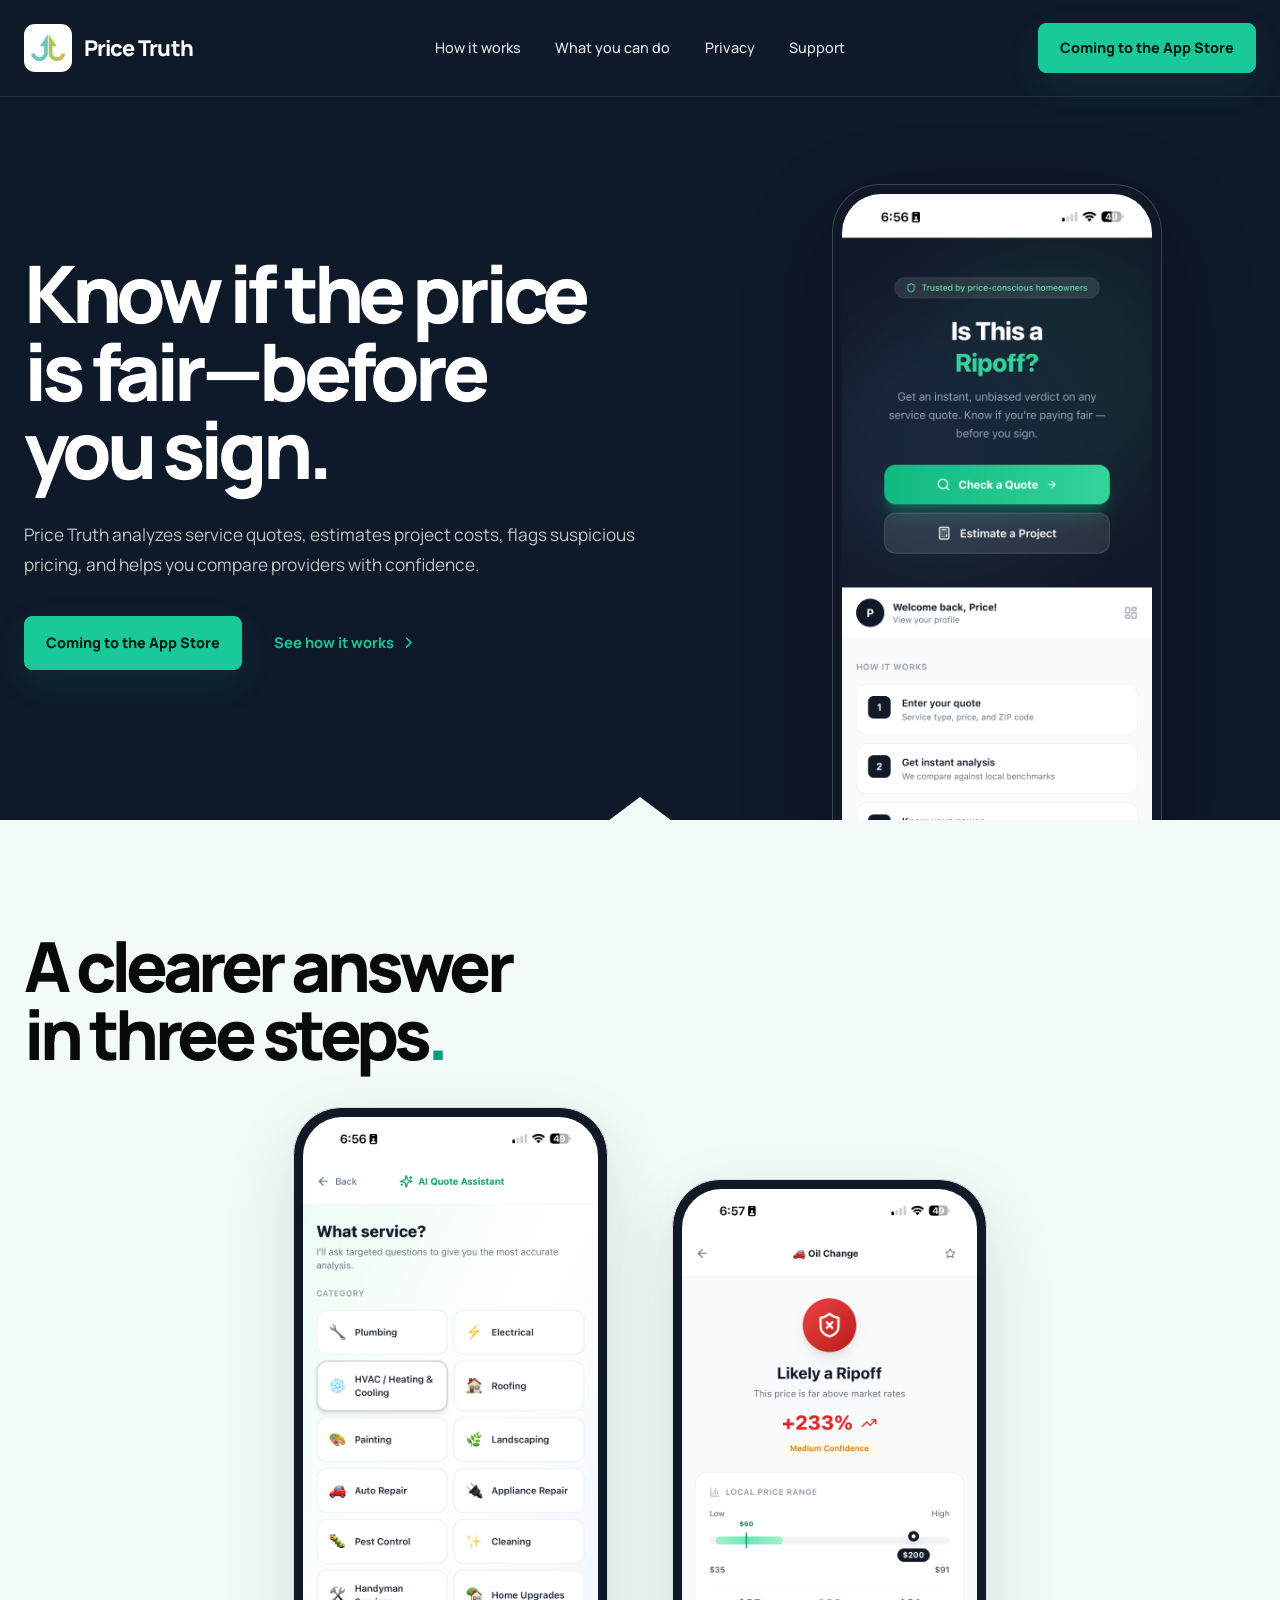
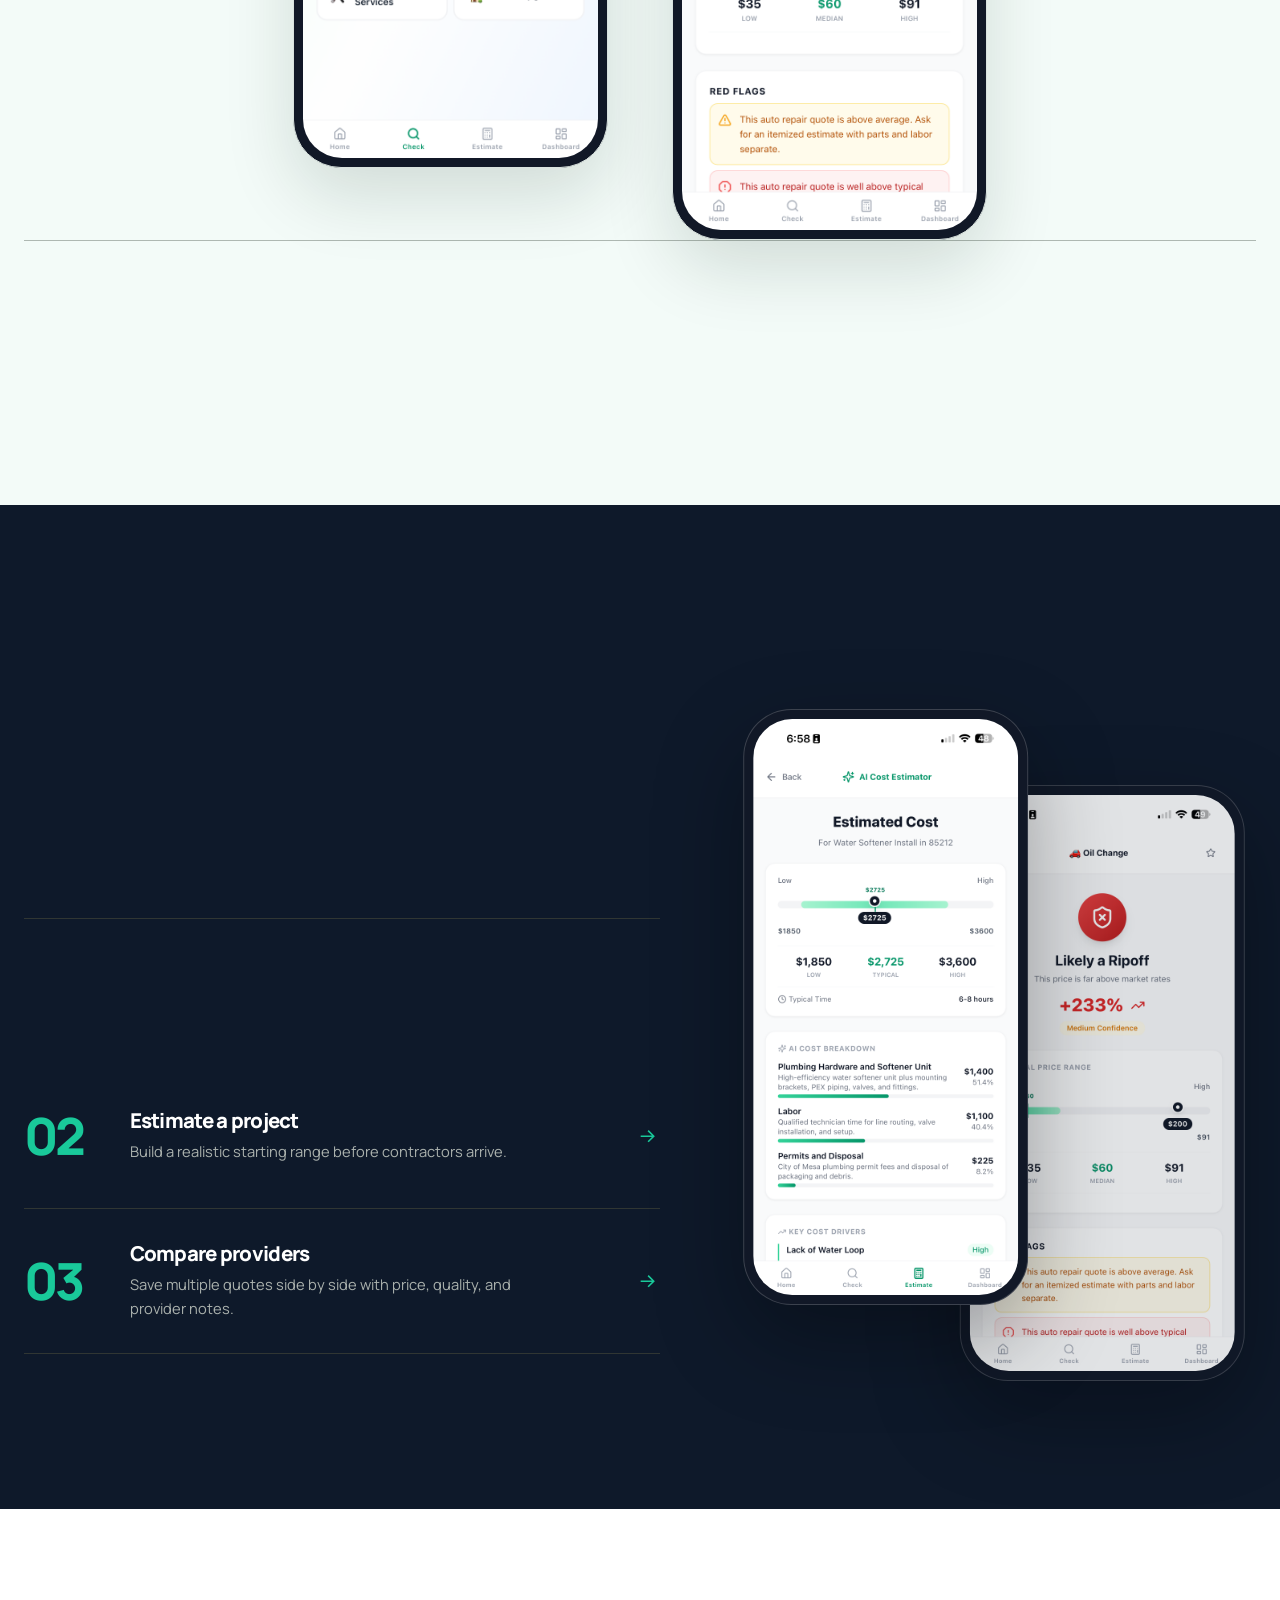
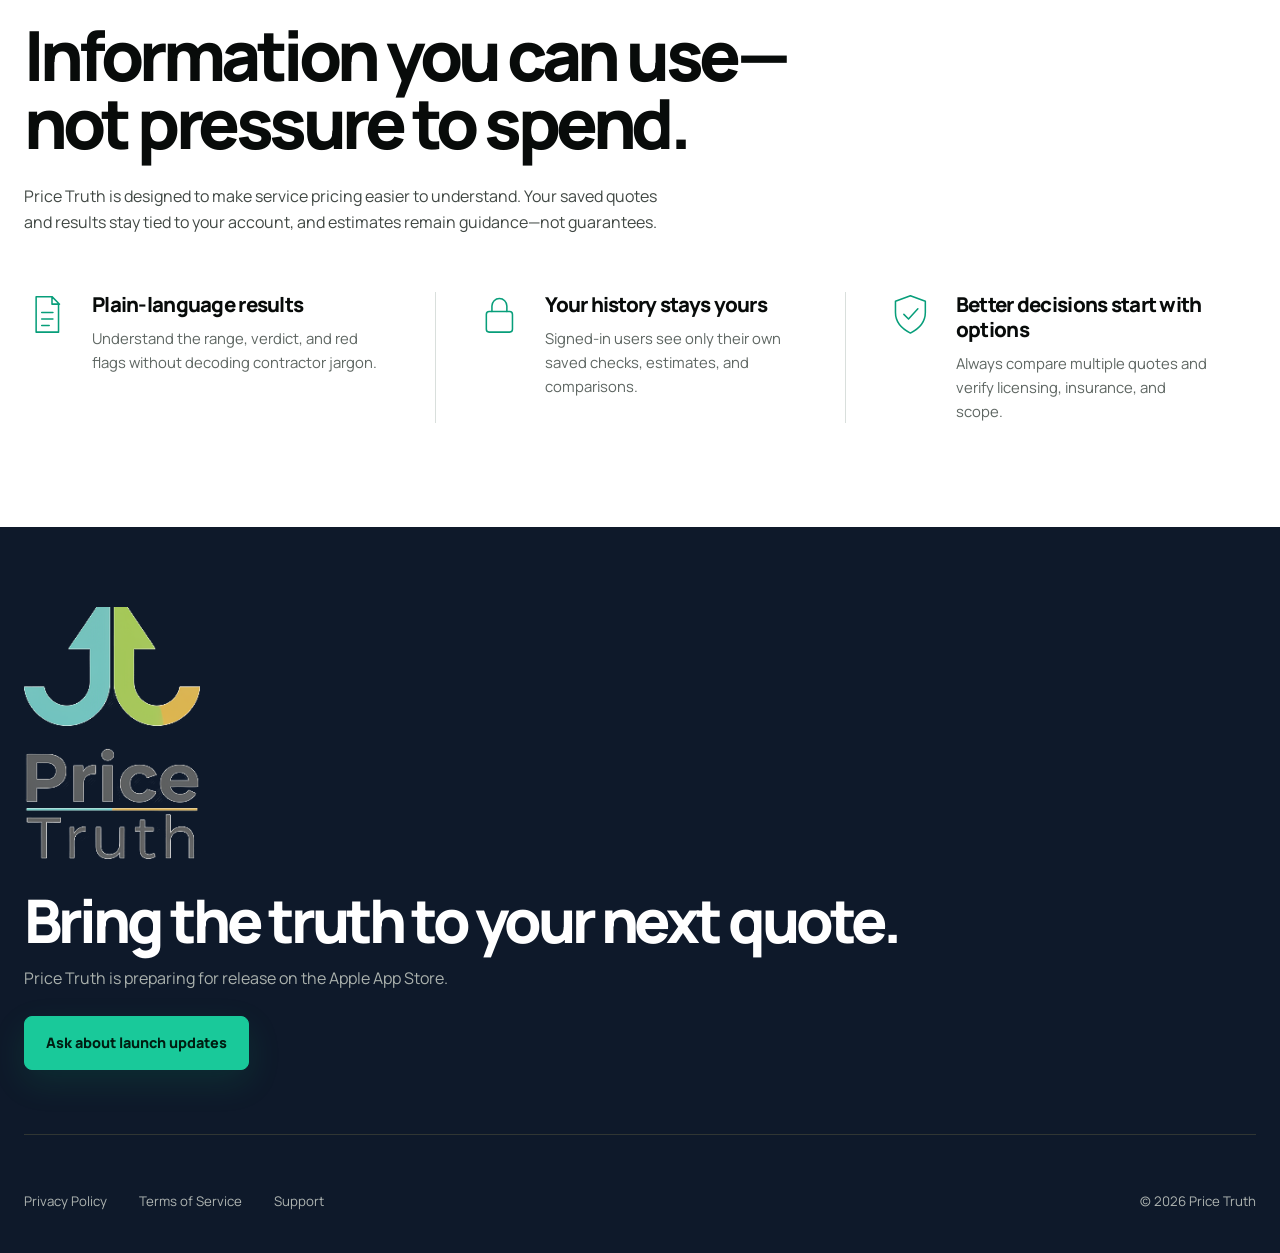
==== commit a69f9deb: "Fix closing logo treatment" ====
--- a/index.html
+++ b/index.html
@@ -159,7 +159,7 @@
 
       <section class="closing-section dark-section" id="availability">
         <div class="closing-inner shell reveal">
-          <div class="closing-brand"><img src="assets/price-truth-logo.png" alt="Price Truth"></div>
+          <div class="closing-brand"><img src="assets/price-truth-logo-transparent.png" alt="Price Truth"></div>
           <h2>Bring the truth to your next quote.</h2>
           <p>Price Truth is preparing for release on the Apple App Store.</p>
           <a class="button" href="mailto:hello@showcasesolutionsapps.com?subject=Price%20Truth%20launch%20updates">Ask about launch updates</a>
--- a/styles.css
+++ b/styles.css
@@ -95,8 +95,8 @@
 
 .closing-section { padding: 5rem 0 3.5rem; }
 .closing-inner { border-bottom: 1px solid var(--dark-line); padding-bottom: 4rem; }
-.closing-brand { padding: 0.7rem 1rem; border-radius: 12px; background: var(--white); }
-.closing-brand img { width: 8.5rem; height: auto; border-radius: 0; }
+.closing-brand { padding: 0; }
+.closing-brand img { width: clamp(9rem, 18vw, 11rem); height: auto; }
 .closing-section h2 { max-width: 940px; margin-top: 1.55rem; font-size: clamp(2.8rem, 4.7vw, 4.7rem); }
 .closing-section p { margin: 1rem 0 0; color: var(--dark-muted); }
 .closing-section .button { margin-top: 1.5rem; }
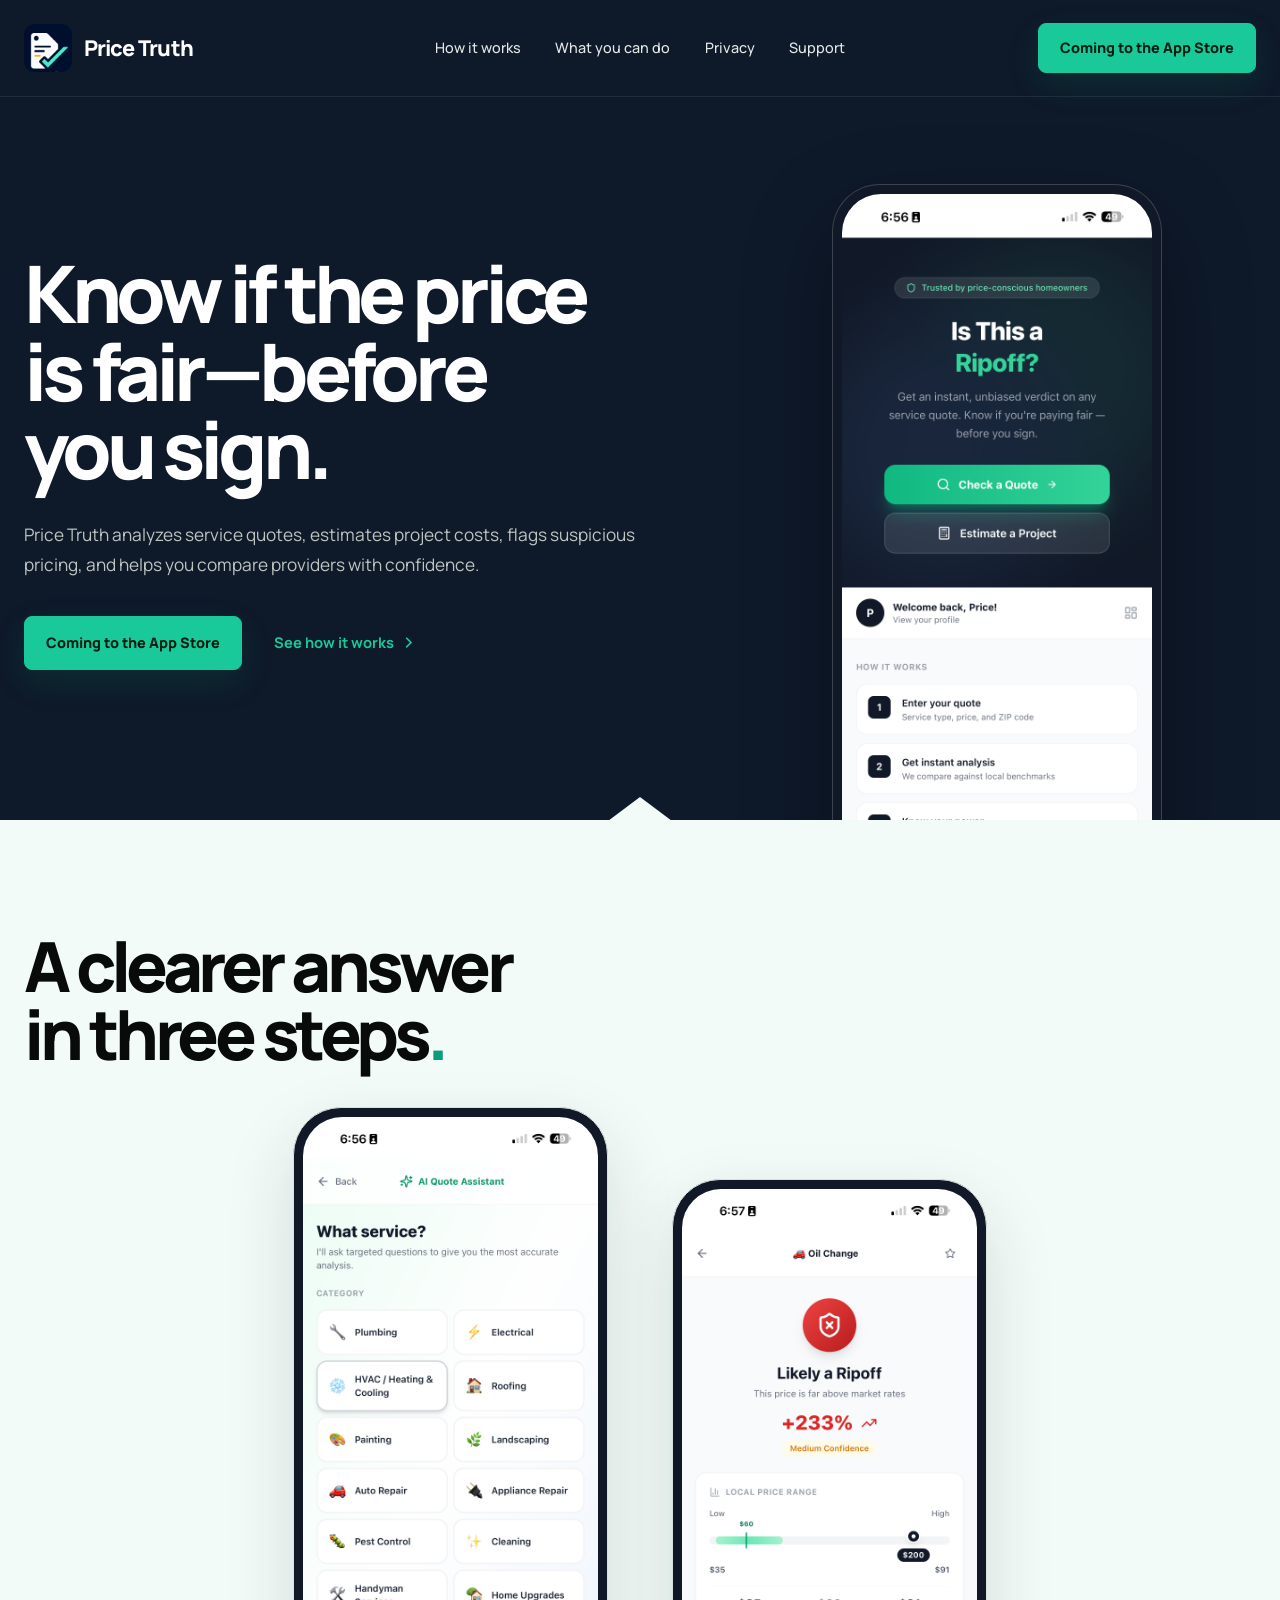
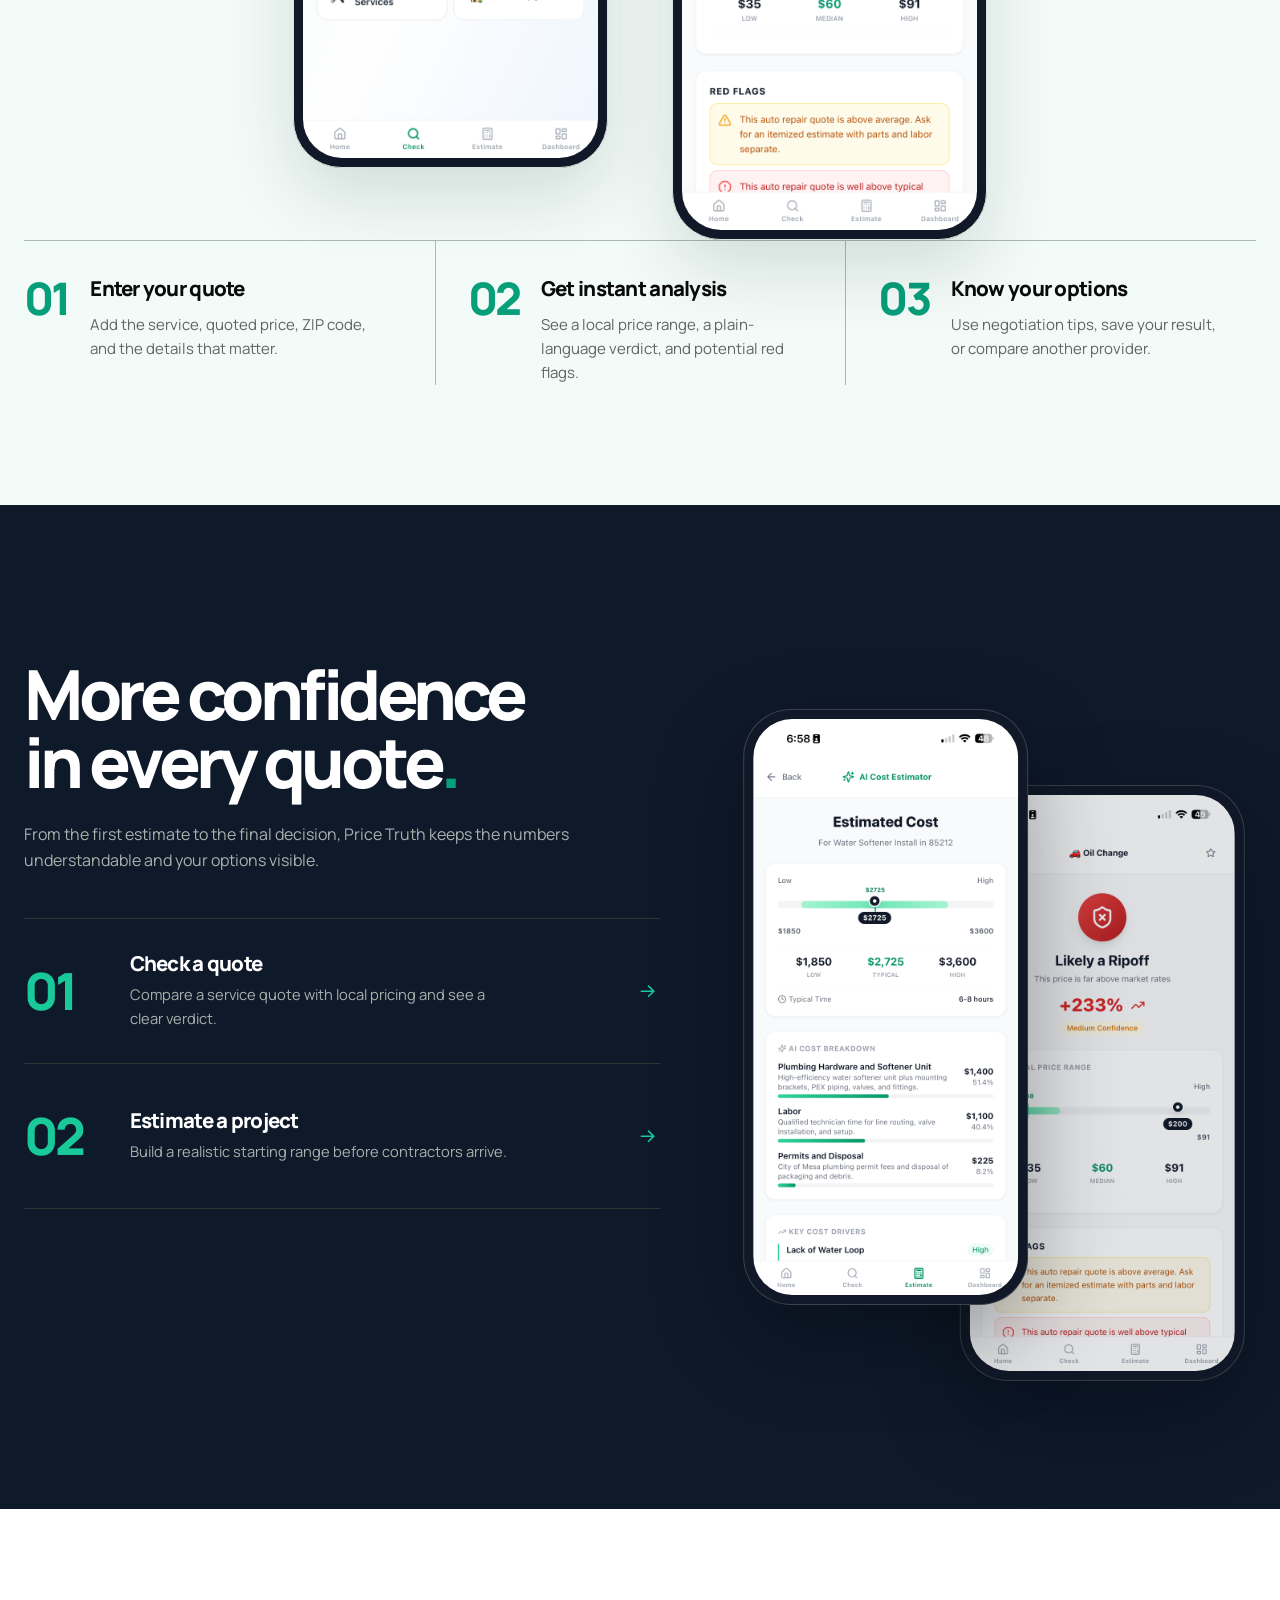
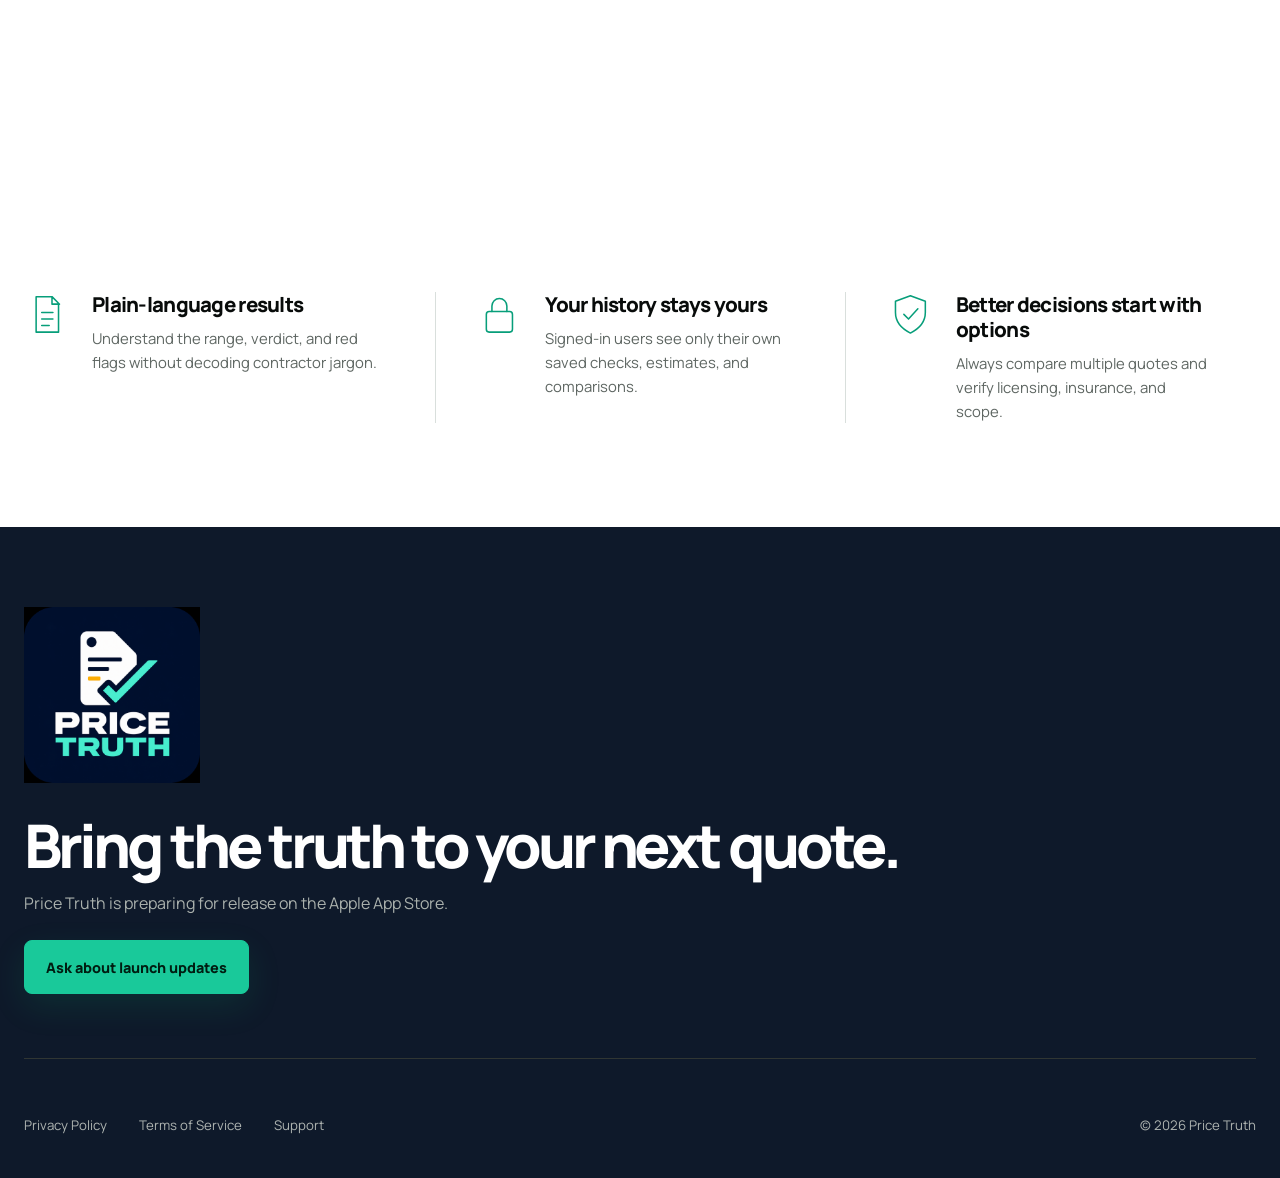
==== commit 14521a14: "Update Price Truth branding" ====
--- a/index.html
+++ b/index.html
@@ -10,10 +10,10 @@
     <meta property="og:title" content="Price Truth | Know If the Price Is Fair">
     <meta property="og:description" content="Understand service quotes, compare providers, and make a more confident decision before you sign.">
     <meta property="og:url" content="https://price-truth.com/">
-    <meta property="og:image" content="https://price-truth.com/assets/price-truth-logo-source.png">
+    <meta property="og:image" content="https://price-truth.com/assets/price-truth-brand.png">
     <meta name="theme-color" content="#050706">
-    <link rel="icon" href="assets/price-truth-mark.png">
-    <link rel="apple-touch-icon" href="assets/price-truth-mark.png">
+    <link rel="icon" href="assets/price-truth-brand-mark.png">
+    <link rel="apple-touch-icon" href="assets/price-truth-brand.png">
     <link rel="preload" as="image" href="assets/app-home.png">
     <link rel="preconnect" href="https://fonts.googleapis.com">
     <link rel="preconnect" href="https://fonts.gstatic.com" crossorigin>
@@ -26,7 +26,7 @@
     <header class="site-header" data-header>
       <nav class="nav shell" aria-label="Main navigation">
         <a class="brand" href="index.html" aria-label="Price Truth home">
-          <img src="assets/price-truth-mark.png" alt="">
+          <img src="assets/price-truth-brand-mark.png" alt="">
           <span>Price Truth</span>
         </a>
         <button class="menu-button" type="button" aria-expanded="false" aria-controls="nav-links" data-menu-button>
@@ -159,7 +159,7 @@
 
       <section class="closing-section dark-section" id="availability">
         <div class="closing-inner shell reveal">
-          <div class="closing-brand"><img src="assets/price-truth-logo-transparent.png" alt="Price Truth"></div>
+          <div class="closing-brand"><img src="assets/price-truth-brand.png" alt="Price Truth"></div>
           <h2>Bring the truth to your next quote.</h2>
           <p>Price Truth is preparing for release on the Apple App Store.</p>
           <a class="button" href="mailto:hello@showcasesolutionsapps.com?subject=Price%20Truth%20launch%20updates">Ask about launch updates</a>
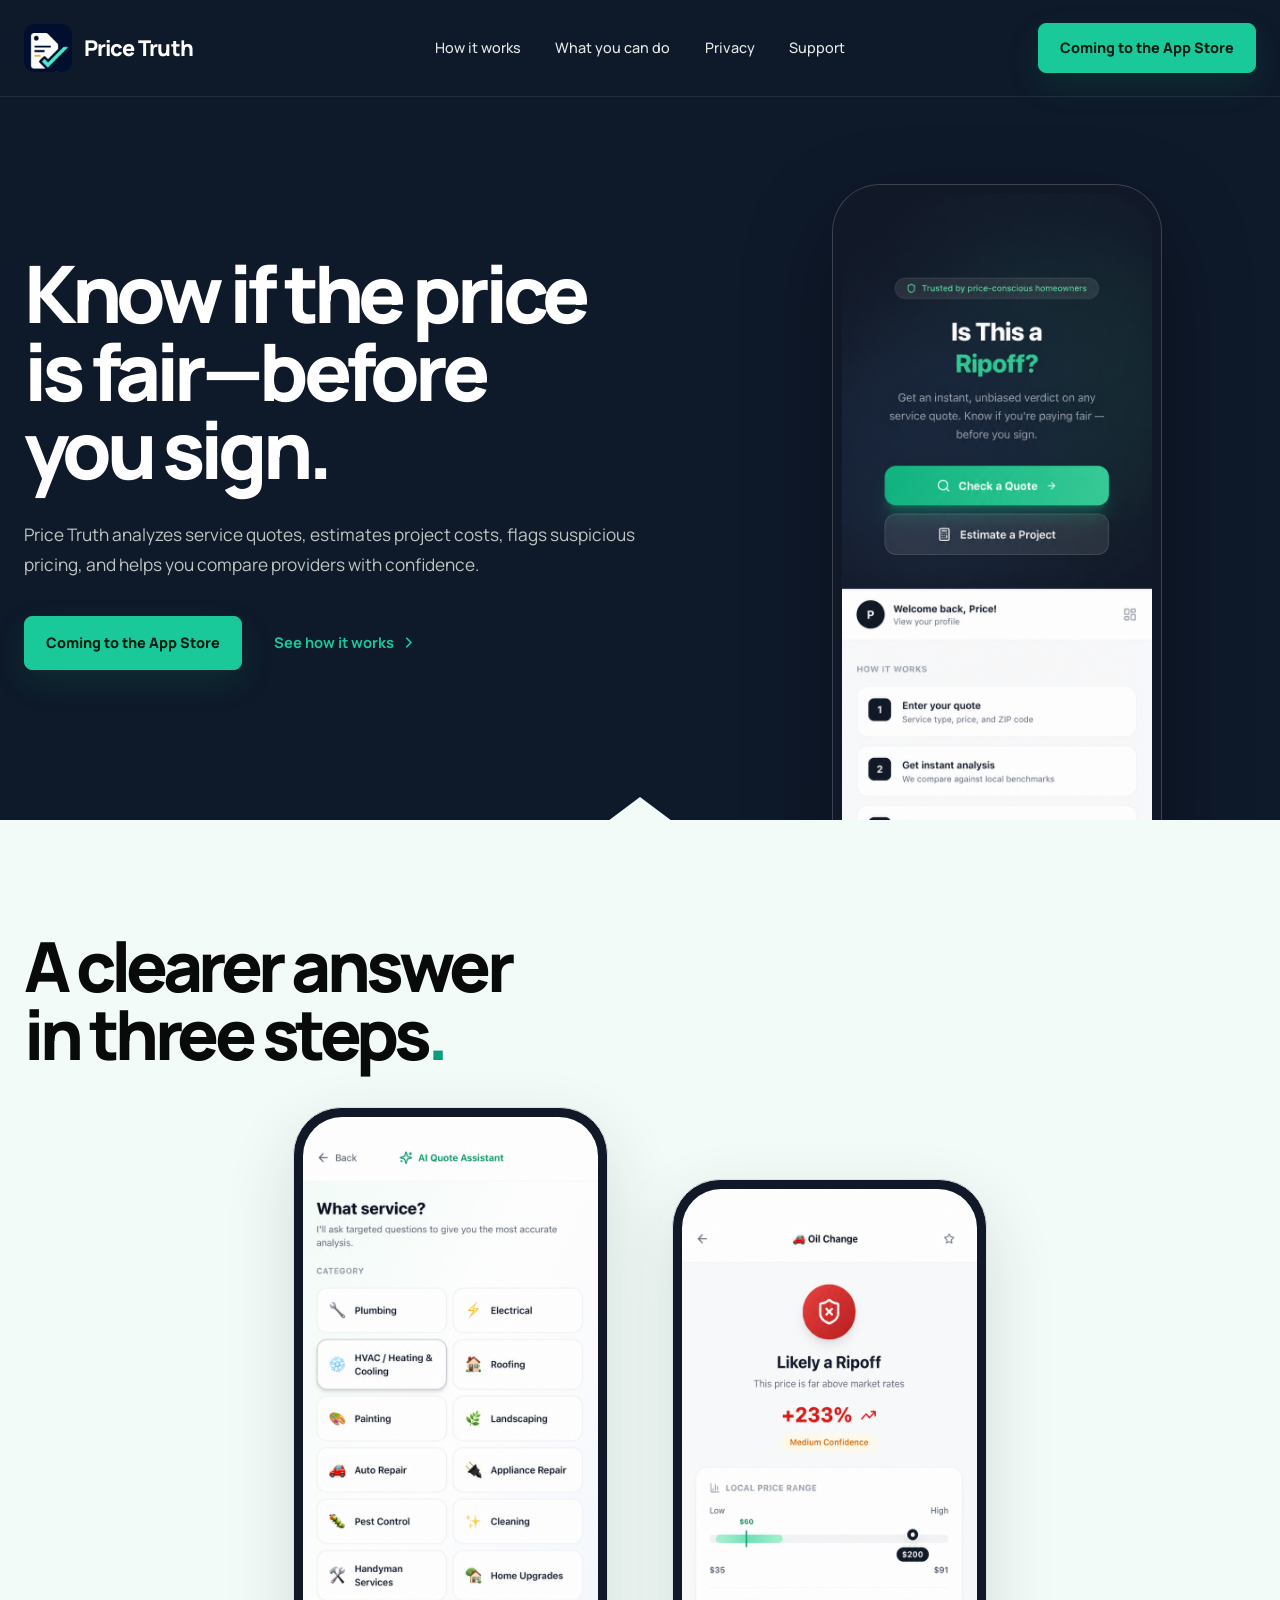
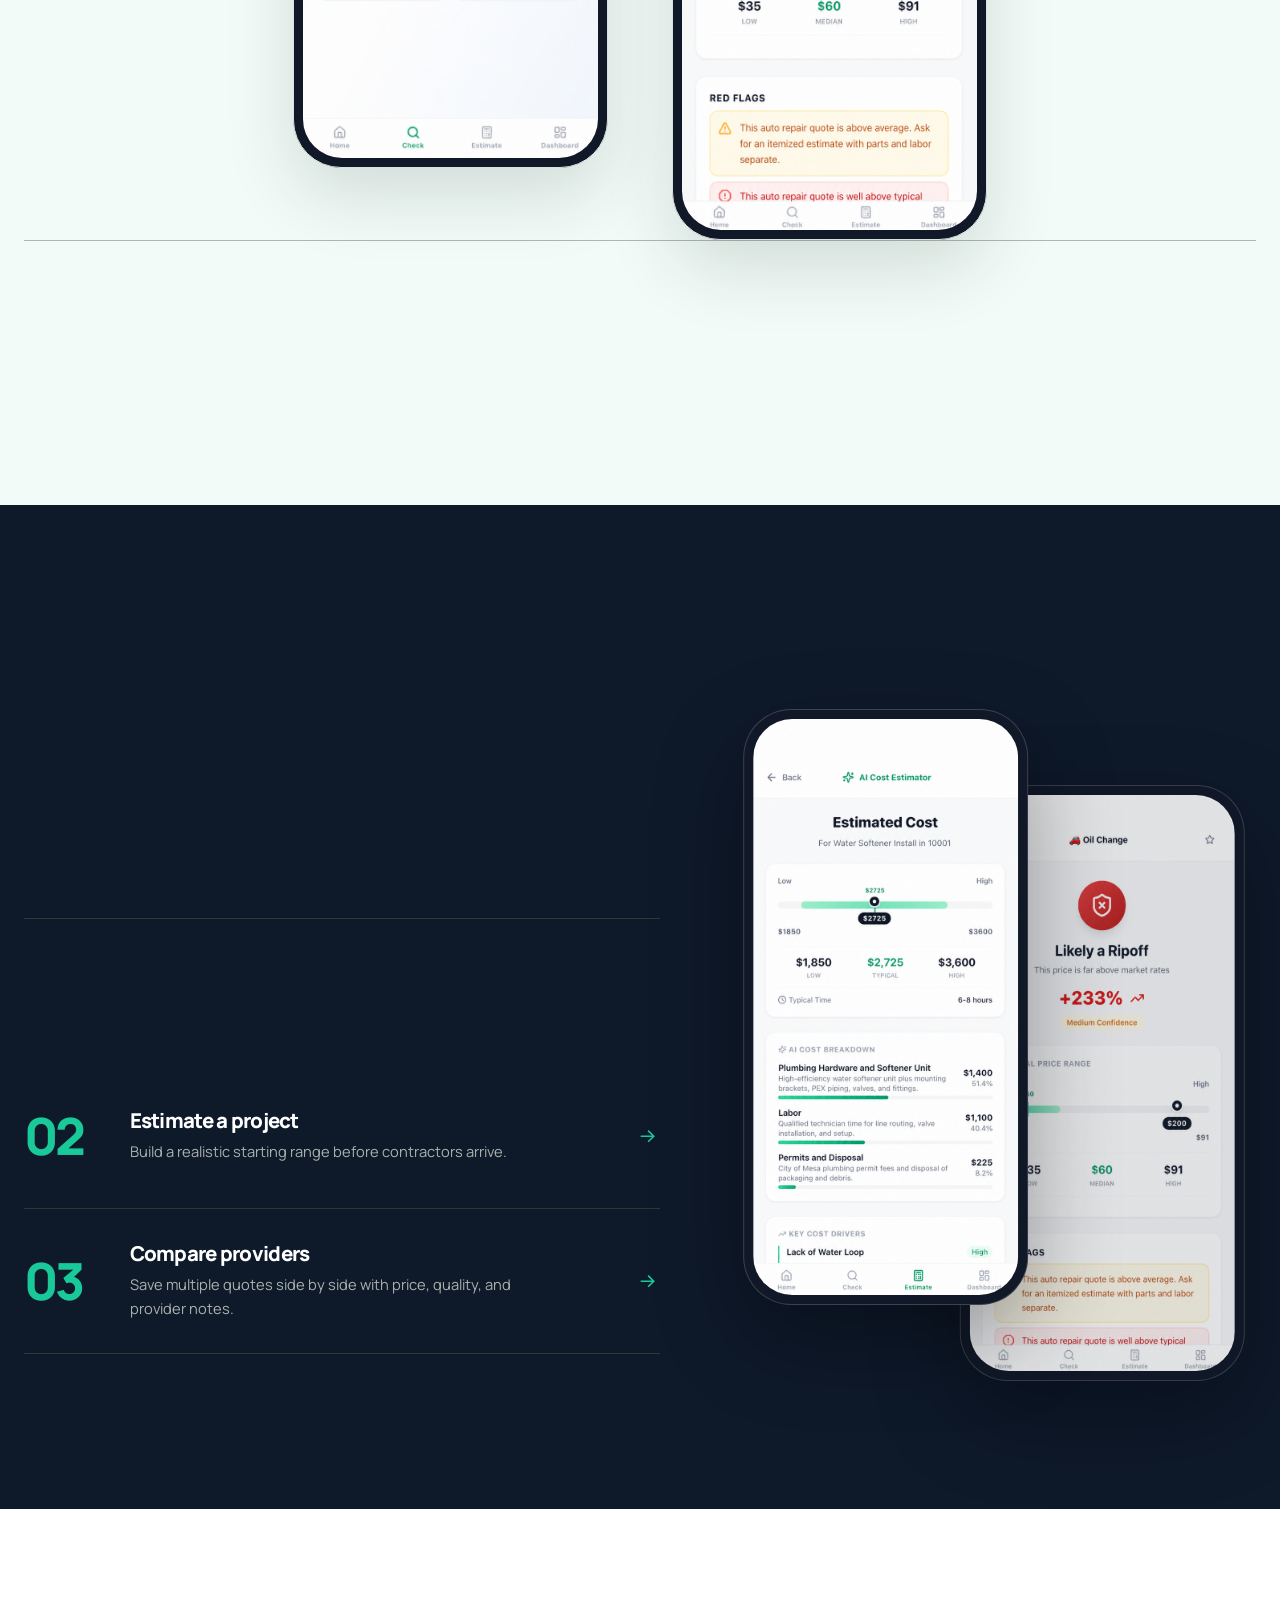
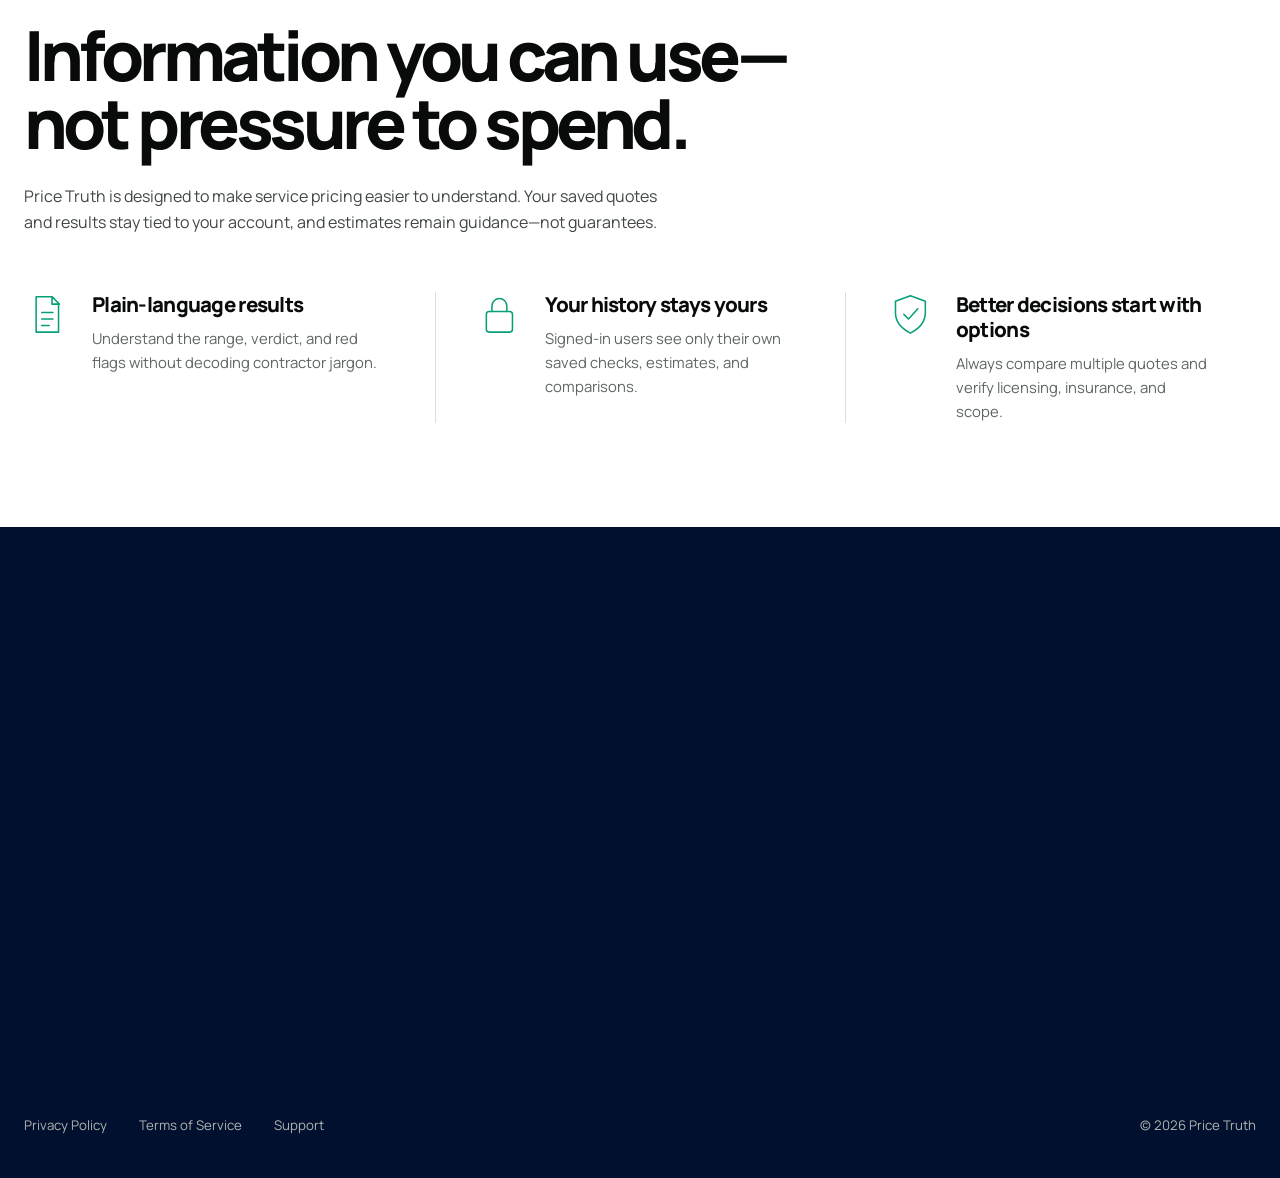
==== commit c84aba12: "Remove status bar from quote assistant screenshot" ====
--- a/index.html
+++ b/index.html
@@ -68,7 +68,7 @@
           <h2 class="section-title reveal">A clearer answer<br>in three steps<span>.</span></h2>
           <div class="flow-media phone-pair reveal">
             <div class="phone-frame phone-frame-entry">
-              <img src="assets/quote-assistant.png" alt="Price Truth AI Quote Assistant category selection screen">
+              <img src="assets/quote-assistant.png?v=2" alt="Price Truth AI Quote Assistant category selection screen">
             </div>
             <div class="phone-frame phone-frame-result">
               <img src="assets/quote-result.png" alt="Price Truth quote verdict showing a likely ripoff and local price range">
--- a/styles.css
+++ b/styles.css
@@ -93,14 +93,14 @@
 .trust-item svg { width: 2.8rem; fill: none; stroke: var(--green-dark); stroke-width: 1.65; stroke-linecap: round; stroke-linejoin: round; }
 .trust-item p { margin: 0.65rem 0 0; color: var(--muted); font-size: 0.93rem; }
 
-.closing-section { padding: 5rem 0 3.5rem; }
+.closing-section { padding: 5rem 0 3.5rem; background: #01102e; }
 .closing-inner { border-bottom: 1px solid var(--dark-line); padding-bottom: 4rem; }
 .closing-brand { padding: 0; }
-.closing-brand img { width: clamp(9rem, 18vw, 11rem); height: auto; }
+.closing-brand img { width: clamp(9rem, 18vw, 11rem); height: auto; border-radius: 24%; }
 .closing-section h2 { max-width: 940px; margin-top: 1.55rem; font-size: clamp(2.8rem, 4.7vw, 4.7rem); }
 .closing-section p { margin: 1rem 0 0; color: var(--dark-muted); }
 .closing-section .button { margin-top: 1.5rem; }
-.footer { padding: 0 0 2.6rem; }
+.footer { padding: 0 0 2.6rem; background: #01102e; }
 .footer-inner { display: flex; align-items: center; justify-content: space-between; gap: 2rem; color: #aeb4b1; font-size: 0.83rem; }
 .footer-links { display: flex; gap: 2rem; }
 .footer-links a { text-decoration: none; }
